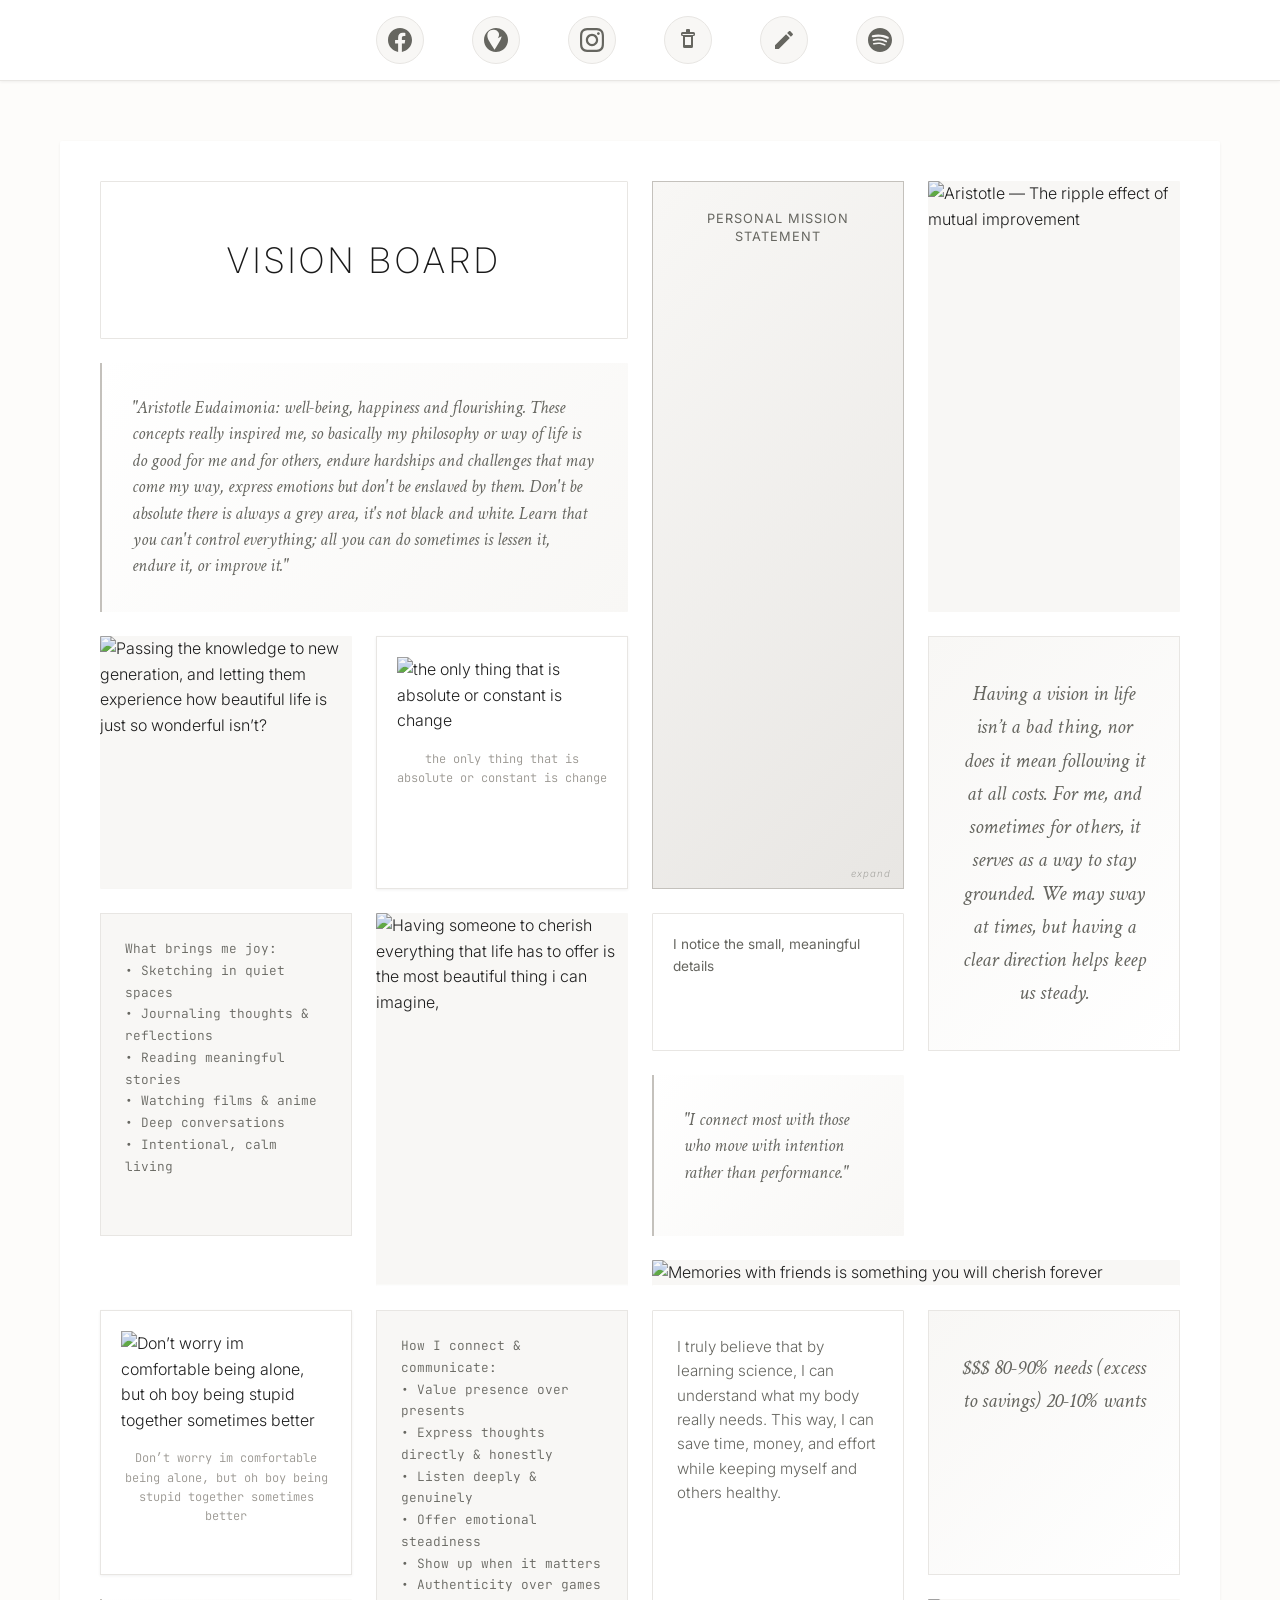
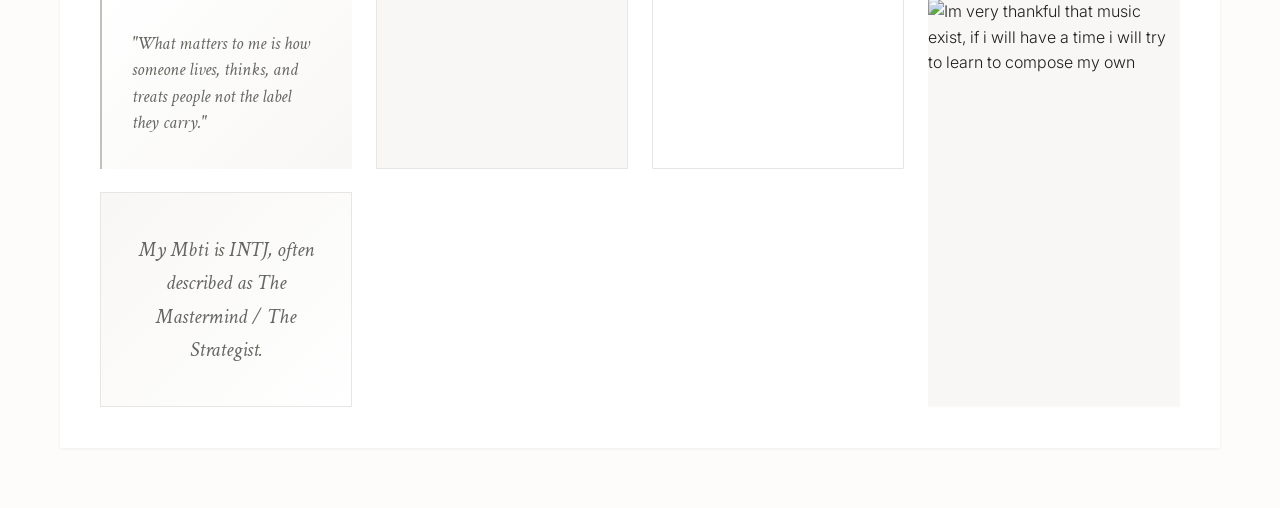
==== index.html @ 9ebab782 "fix" ====
<!DOCTYPE html>
<html lang="en">
<head>
  <meta charset="UTF-8">
  <meta name="viewport" content="width=device-width, initial-scale=1.0">
  <meta name="google-site-verification" content="6gz5ukQjW7Fp2zwe_tjXqPWRsOfIJJb62150JViVAVU" />
  <title>Alvin Loria | Vision Board & Portfolio</title>
  <meta name="description" content="Discover Alvin Loria — developer, creator, and illustrator. Explore his portfolio, vision board, projects, and personal journey.">
  <meta name="keywords" content="Alvin Loria, portfolio, vision board, projects, developer, illustrator, Health, Science, Art, Psychology, Personal Growth">
  <!-- Link to external CSS file -->
  <link rel="stylesheet" href="style.css">
   <!-- Optional: improve appearance on social media -->
  <meta property="og:title" content="Alvin Loria | Vision Board & Portfolio">
  <meta property="og:description" content="Explore Alvin Loria’s portfolio, projects, and personal journey.">
  <meta property="og:type" content="website">
  <meta property="og:url" content="https://aj-z.github.io/VisBoard/">
  <meta property="og:image" content="https://cdn.cara.app/production/posts/ef1a31eb-8dee-4efd-a511-ad8c9bbf82ae/ajloria-gaMv9U2E50wBt8g9wmfqo-MEDIUMneko1AJLORIAc6e38e7c-80de-460c-a55c-f2f0a424b7f6.png">
  <script type="application/ld+json">
  {
    "@context": "https://schema.org",
    "@type": "Person",
    "name": "Alvin Loria",
    "alternateName": "Aj Loria",
    "url": "https://aj-z.github.io/VisBoard/",
    "sameAs": [
      "https://www.linkedin.com/in/alvin-loria",
      "https://github.com/aj-z",
      "https://pinterest.com/ajloriayey/"
    ],
    "jobTitle": "Developer, Creator, Illustrator",
    "description": "Alvin Loria is a developer, creator, and illustrator. He shares his vision board, portfolio, personal projects, and insights on personal growth, art, psychology, health, and life philosophy.",
    "mainEntityOfPage": "https://aj-z.github.io/VisBoard/",
    "knowsAbout": [
      "Art & Illustration",
      "Web Development",
      "Personal Growth",
      "Health & Nutrition",
      "Psychology",
      "Science",
      "Philosophy"
    ],
    "hasOccupation": [
      {
        "@type": "Occupation",
        "name": "Developer",
        "description": "Builds websites, apps, and personal projects."
      },
      {
        "@type": "Occupation",
        "name": "Creator",
        "description": "Shares creative content, vision boards, and designs."
      },
      {
        "@type": "Occupation",
        "name": "Illustrator",
        "description": "Creates character designs, artworks, and visual storytelling."
      }
    ],
    "worksFor": [
      {
        "@type": "Organization",
        "name": "Aj-z Projects",
        "url": "https://aj-z.github.io/VisBoard/"
      }
    ],
    "hasPortfolio": [
      {
        "@type": "CreativeWork",
        "name": "VisBoard",
        "url": "https://aj-z.github.io/VisBoard/",
        "description": "A digital vision board and portfolio sharing personal projects, philosophy, and life goals."
      },
      {
        "@type": "CreativeWork",
        "name": "Animal Persona",
        "url": "https://aj-z.github.io/Animal-Persona/",
        "description": "A creative project exploring human personality traits through animal representations."
      },
      {
        "@type": "CreativeWork",
        "name": "Character Designs",
        "url": "https://ajloriaillust.vercel.app/",
        "description": "A collection of character concept designs and illustrations."
      }
    ],
    "award": [
      "Recognized for creative projects in art and web development"
    ],
    "alumniOf": {
      "@type": "EducationalOrganization",
      "name": "Cavite State University"
    },
    "about": "Alvin is guided by the philosophy of eudaimonia, focusing on personal well-being, learning, helping others, and living intentionally. His vision board includes personal growth, artistic development, intellectual exploration, social connections, health, and financial responsibility."
  }
</script>
</head>
<body>
  <!-- Header with logos -->
  <div class="header">
    <div class="logo-nav">
      <!-- Facebook -->
      <div class="logo-item" onclick="window.open('https://www.facebook.com/Aj.loria.am/')">
        <svg viewBox="0 0 24 24">
          <path d="M24 12.073c0-6.627-5.373-12-12-12s-12 5.373-12 12c0 5.99 4.388 10.954 10.125 11.854v-8.385H7.078v-3.47h3.047V9.43c0-3.007 1.792-4.669 4.533-4.669 1.312 0 2.686.235 2.686.235v2.953H15.83c-1.491 0-1.956.925-1.956 1.874v2.25h3.328l-.532 3.47h-2.796v8.385C19.612 23.027 24 18.062 24 12.073z"/>
        </svg>
      </div>

      <!-- Pinterest -->
      <div class="logo-item" onclick="window.open('https://pinterest.com/ajloriayey/')">
        <svg viewBox="0 0 24 24">
          <path d="M12 0C5.374 0 0 5.374 0 12s5.374 12 12 12 12-5.374 12-12S18.626 0 12 0zm5.568 8.16c-.169 1.858-.896 3.463-1.735 4.949-.851 1.509-1.781 2.864-2.682 4.283-.902 1.42-1.781 2.864-2.682 4.283-.851-1.509-1.781-2.864-2.682-4.283-.901-1.419-1.831-2.774-2.682-4.283-.839-1.486-1.566-3.091-1.735-4.949-.133-1.467.136-2.979 1.009-4.122 1.324-1.734 3.525-2.456 5.697-2.257 1.836.168 3.54 1.131 4.426 2.757.498 0.914.615 1.964.441 2.95-.174.987-.616 1.914-1.135 2.735z"/>
        </svg>
      </div>

      <!-- Instagram -->
      <div class="logo-item" onclick="window.open('https://www.instagram.com/alvin.etc/')">
        <svg viewBox="0 0 24 24">
          <path d="M12 2.163c3.204 0 3.584.012 4.85.07 3.252.148 4.771 1.691 4.919 4.919.058 1.265.069 1.645.069 4.849 0 3.205-.012 3.584-.069 4.849-.149 3.225-1.664 4.771-4.919 4.919-1.266.058-1.644.07-4.85.07-3.204 0-3.584-.012-4.849-.07-3.26-.149-4.771-1.699-4.919-4.92-.058-1.265-.07-1.644-.07-4.849 0-3.204.013-3.583.07-4.849.149-3.227 1.664-4.771 4.919-4.919 1.266-.057 1.645-.069 4.849-.069zm0-2.163c-3.259 0-3.667.014-4.947.072-4.358.2-6.78 2.618-6.98 6.98-.059 1.281-.073 1.689-.073 4.948 0 3.259.014 3.668.072 4.948.2 4.358 2.618 6.78 6.98 6.98 1.281.058 1.689.072 4.948.072 3.259 0 3.668-.014 4.948-.072 4.354-.2 6.782-2.618 6.979-6.98.059-1.28.073-1.689.073-4.948 0-3.259-.014-3.667-.072-4.947-.196-4.354-2.617-6.78-6.979-6.98-1.281-.059-1.69-.073-4.949-.073zm0 5.838c-3.403 0-6.162 2.759-6.162 6.162s2.759 6.163 6.162 6.163 6.162-2.759 6.162-6.163c0-3.403-2.759-6.162-6.162-6.162zm0 10.162c-2.209 0-4-1.79-4-4 0-2.209 1.791-4 4-4s4 1.791 4 4c0 2.21-1.791 4-4 4zm6.406-11.845c-.796 0-1.441.645-1.441 1.44s.645 1.44 1.441 1.44c.795 0 1.439-.645 1.439-1.44s-.644-1.44-1.439-1.44z"/>
        </svg>
      </div>

      <!-- Work/Suitcase with dropdown -->
      <div class="logo-item">
        <svg viewBox="0 0 24 24">
          <path d="M10 2v2H6.5A1.5 1.5 0 0 0 5 5.5v1A1.5 1.5 0 0 0 6.5 8H7v10.5A1.5 1.5 0 0 0 8.5 20h7a1.5 1.5 0 0 0 1.5-1.5V8h.5A1.5 1.5 0 0 0 19 6.5v-1A1.5 1.5 0 0 0 17.5 4H14V2a1 1 0 0 0-1-1h-2a1 1 0 0 0-1 1zm2 0h0v2h0V2zM6.5 6H17.5v.5a.5.5 0 0 1-.5.5H7a.5.5 0 0 1-.5-.5V6zM9 9h6v8H9V9z"/>
        </svg>
        <div class="dropdown">
          <a href="https://www.linkedin.com/in/alvin-loria/" class="dropdown-item">LinkedIn</a>
          <a href="https://github.com/aj-z" class="dropdown-item">Github</a>  
          <a href="http://alvinprofile.vercel.app/" class="dropdown-item">Worksite</a>
          <a href="https://github.com/Aj-z/VisBoard" class="dropdown-item">About This site</a>
          <a href="#" class="dropdown-item"></a>
        </div>
      </div>

      <!-- Art/Pencil with dropdown -->
      <div class="logo-item">
        <svg viewBox="0 0 24 24">
          <path d="M20.71 7.04c.39-.39.39-1.04 0-1.41l-2.34-2.34c-.37-.39-1.02-.39-1.41 0l-1.84 1.83 3.75 3.75M3 17.25V21h3.75L17.81 9.93l-3.75-3.75L3 17.25z"/>
        </svg>
        <div class="dropdown">
          <a href="https://cara.app/ajloria/portfolio" class="dropdown-item">Cara App</a>
          <a href="https://www.facebook.com/AAjloria" class="dropdown-item">Facebook art</a>
          <a href="https://www.instagram.com/ajloria/" class="dropdown-item">Insta art</a>
          <a href="https://aj-z.github.io/Animal-Persona/" class="dropdown-item">Animal Persona</a>
          <a href="https://ajcharacterdesigns.vercel.app/" class="dropdown-item">Character Designs</a>
        </div>
      </div>

      <!-- Spotify -->
      <div class="logo-item" onclick="window.open('https://open.spotify.com/playlist/1O965bMGakJQd8KDiChpDa', '_blank')">
        <svg viewBox="0 0 24 24">
          <path d="M12 0C5.4 0 0 5.4 0 12s5.4 12 12 12 12-5.4 12-12S18.66 0 12 0zm5.521 17.34c-.24.359-.66.48-1.021.24-2.82-1.74-6.36-2.101-10.561-1.141-.418.122-.779-.179-.899-.539-.12-.421.18-.78.54-.9 4.56-1.021 8.52-.6 11.64 1.32.42.18.479.659.301 1.02zm1.44-3.3c-.301.42-.841.6-1.262.3-3.239-1.98-8.159-2.58-11.939-1.38-.479.12-1.02-.12-1.14-.6-.12-.48.12-1.021.6-1.141C9.6 9.9 15 10.561 18.72 12.84c.361.181.54.78.241 1.2zm.12-3.36C15.24 8.4 8.82 8.16 5.16 9.3c-.6.179-1.2-.181-1.38-.721-.18-.601.18-1.2.72-1.381 4.26-1.26 11.28-1.02 15.721 1.621.539.3.719 1.02.42 1.56-.299.421-1.02.599-1.559.3z"/>
        </svg>
      </div>
    </div>
  </div>
   <div class="main-content">
    <div class="vision-board" id="visionBoard">
      <!-- Content will be generated by JavaScript -->
    </div>
  </div>
   
  <!-- Modal -->
  <div class="modal" id="modal">
    <div class="close-hint">× Close</div>
    <div class="modal-content">
      <img id="modalImg" src="" alt="">
      <div class="caption" id="modalCaption"></div>
    </div>
  </div>

  <script>
    var visionBoardData = [
      {
        type: 'title',
        content: 'Vision Board',
        class: 'text-item title wide'
      },
      {
        type: 'mission',
        content: 'Personal Mission Statement',
        tldr: 'Live a good life—be good to myself, others, and the world.',
        fullText: "What I mean by that is to be good to myself, to others, and to the world. I am inspired by the word eudaimonia, which is a combination of well-being, happiness, and flourishing. I want to be remembered as someone who strived to be good and to do the greater good, even though in reality we know how hard and complex that can be, and how often goodness is taken advantage of. Helping myself so that I can help others is also one of my missions. That’s why I believe it is necessary to strive for balance across all eight dimensions of well-being: emotional, physical, occupational, social, intellectual, environmental, financial, and spiritual. For my emotional well-being, I remind myself to accept that life is hard, and unexpected variables will always appear at unexpected times. This means both sad days and happy days will inevitably come. It helps to remember what I can control and what I cannot, and to resist the constant pull toward perfection. The physical dimension is one of the trickiest to maintain. As someone with knowledge in nutrition and exercise, I know many factors affect it. The best things I can do are to exercise when I have the time and to eat nutritious, unprocessed foods as much as I can manage. For occupational well-being, my dream job is simply one where I can help others while earning enough to cover my basic needs, save a little, and enjoy some of the experiences life has to offer. Social well-being is probably one of the hardest areas for me. Still, I strive to compromise and find common ground. If I can help someone, stay with them, and be present for them without sacrificing too much of myself, I will. I deeply value quality time with everyone I encounter. Time is precious, it shapes who we are, and once spent, it cannot be taken back. For spiritual well-being, I consider myself an agnostic-theist. I want to believe in a higher being watching over us, though I am not certain one exists. But spiritual well-being does not necessarily mean religion, it is about meaning and a way of life. As long as I hold onto the ideal of eudaimonia, I feel at peace with it. In terms of intellectual well-being, I do not see myself as a genius or particularly smart. I am simply curious about how to become a better version of myself and how to do better for others. I am persistent in learning what I need to know to live well and, importantly, I want to do what I can to avoid dementia or Alzheimer’s, since I truly value memories and life. Environmental well-being is also a challenge, but I try to do my part by reusing what I can, avoiding unnecessary purchases, not littering, and participating in eco-friendly practices as much as I can manage. Finally, financial well-being connects to all the other dimensions. By buying fewer wants, I can save money. By caring for my health, I avoid costly medical bills. By building different skills and knowledge, I can help more people and create more opportunities for income. By taking care of the environment through recycling, cleaning, and repairing things, I can reduce risks that lead to illness and expenses. And by enduring greed, selfishness, and unnecessary desires, I can maintain financial stability. In the end, it is all a ripple effect, one dimension cannot exist without the others.",
        class: 'mission-statement large'
      },
      {
        type: 'image',
        src: 'https://cdn.britannica.com/84/87984-050-7C5547FE/Detail-Roman-copy-portrait-bust-Aristotle-Greek.jpg',
        caption: 'Aristotle — The ripple effect of mutual improvement',
        class: 'image-item medium'
      },
      {
        type: 'quote',
        content: '"Aristotle Eudaimonia: well-being, happiness and flourishing. These concepts really inspired me, so basically my philosophy or way of life is do good for me and for others, endure hardships and challenges that may come my way, express emotions but don\'t be enslaved by them. Don\'t be absolute there is always a grey area, it\'s not black and white. Learn that you can\'t control everything; all you can do sometimes is lessen it, endure it, or improve it."',
        class: 'text-item quote wide'
      },
      {
        type: 'image',
        src: 'https://i.pinimg.com/736x/f8/d1/53/f8d153b4f4401672e49f2759325bad07.jpg',
        caption: 'Passing the knowledge to new generation, and letting them experience how beautiful life is just so wonderful isn’t?',
        class: 'image-item'
      },
      {
        type: 'polaroid',
        src: 'https://i.pinimg.com/736x/c5/6d/1c/c56d1c519573f9b8076b9bd0c4270b98.jpg',
        caption: 'the only thing that is absolute or constant is change',
        class: 'polaroid small'
      },
      {
        type: 'aesthetic',
        content: 'Having a vision in life isn’t a bad thing, nor does it mean following it at all costs. For me, and sometimes for others, it serves as a way to stay grounded. We may sway at times, but having a clear direction helps keep us steady.',
        class: 'aesthetic-text medium'
      },
      {
        type: 'paper',
        content: 'What brings me joy:\n• Sketching in quiet spaces\n• Journaling thoughts & reflections\n• Reading meaningful stories\n• Watching films & anime\n• Deep conversations\n• Intentional, calm living',
        class: 'paper-item medium'
      },
      {
        type: 'image',
        src: 'https://i.pinimg.com/736x/94/2f/f2/942ff2dc0a0fd585a4c2639f0d64afcd.jpg',
        caption: 'Having someone to cherish everything that life has to offer is the most beautiful thing i can imagine,',
        class: 'image-item large'
      },
      {
        type: 'text',
        content: 'I notice the small, meaningful details',
        class: 'text-item small'
      },
      {
        type: 'quote',
        content: '"I connect most with those who move with intention rather than performance."',
        class: 'text-item quote'
      },
      {
        type: 'image',
        src: 'https://i.pinimg.com/1200x/3e/a0/4f/3ea04f2032e3910617f05b9a28e0fddf.jpg',
        caption: 'Memories with friends is something you will  cherish forever',
        class: 'image-item wide'
      },
      {
        type: 'polaroid',
        src: 'https://i.pinimg.com/736x/b6/7a/e0/b67ae0e05cb044ae94897bb2188892d5.jpg',
        caption: 'Don’t worry im comfortable being  alone, but oh boy being stupid together sometimes better',
        class: 'polaroid small'
      },
      {
        type: 'paper',
        content: 'How I connect & communicate:\n• Value presence over presents\n• Express thoughts directly & honestly\n• Listen deeply & genuinely\n• Offer emotional steadiness\n• Show up when it matters\n• Authenticity over games',
        class: 'paper-item medium'
      },
      {
        type: 'text',
        content: 'I truly believe that by learning science, I can understand what my body really needs. This way, I can save time, money, and effort while keeping myself and others healthy.',
        class: 'text-item medium'
      },
      {
        type: 'aesthetic',
        content: '$$$ 80-90% needs (excess to savings) 20-10% wants',
        class: 'aesthetic-text'
      },
      {
        type: 'quote',
        content: '"What matters to me is how someone lives, thinks, and treats people not the label they carry."',
        class: 'text-item quote'
      },
      {
        type: 'image',
        src: 'https://i.pinimg.com/736x/63/c5/e0/63c5e0680cf9c893349b78bd7a131495.jpg',
        caption: 'Im very thankful that music exist, if i will have a time i will try to learn to compose my own',
        class: 'image-item medium'
      },
      {
        type: 'aesthetic',
        content: 'My Mbti is INTJ, often described as The Mastermind / The Strategist.',
        class: 'aesthetic-text'
      },
      
      
      
    ];

    function createBoardItem(data, index) {
      var item = document.createElement('div');
      item.className = 'board-item ' + data.class;
      item.style.setProperty('--i', index);

      switch(data.type) {
        case 'image':
          item.innerHTML = '<img src="' + data.src + '" alt="' + data.caption + '" loading="lazy"><div class="caption-overlay">' + data.caption + '</div>';
          item.addEventListener('click', function() {
            openModal(data.src, data.caption);
          });
          break;

        case 'polaroid':
          item.innerHTML = '<img src="' + data.src + '" alt="' + data.caption + '" loading="lazy"><div class="caption">' + data.caption + '</div>';
          item.addEventListener('click', function() {
            openModal(data.src, data.caption);
          });
          break;

        case 'title':
        case 'text':
        case 'quote':
        case 'aesthetic':
          item.innerHTML = '<div>' + data.content + '</div>';
          break;

        case 'paper':
          item.innerHTML = '<div>' + data.content.replace(/\n/g, '<br>') + '</div>';
          break;

        case 'mission':
          item.innerHTML = '<div>' + data.content + '</div>';
          item.addEventListener('click', function() {
            if (item.classList.contains('expanded')) {
              item.classList.remove('expanded');
              item.innerHTML = '<div>' + data.content + '</div>';
            } else {
              item.classList.add('expanded');
              item.innerHTML = '<div><strong style="color: var(--text-primary); margin-bottom: 16px; display: block;">' + data.tldr + '</strong>' + data.fullText + '</div>';
            }
          });
          break;
      }

      return item;
    }

    function renderBoard() {
      var board = document.getElementById('visionBoard');
      board.innerHTML = '';
      
      for (var i = 0; i < visionBoardData.length; i++) {
        var item = createBoardItem(visionBoardData[i], i);
        board.appendChild(item);
      }
    }

    function openModal(imageSrc, caption) {
      var modal = document.getElementById('modal');
      var modalImg = document.getElementById('modalImg');
      var modalCaption = document.getElementById('modalCaption');
      
      modal.style.display = 'flex';
      requestAnimationFrame(function() {
        modal.classList.add('show');
      });
      
      modalImg.src = imageSrc;
      modalImg.alt = caption;
      modalCaption.textContent = caption;
      
      document.body.style.overflow = 'hidden';
    }

    function closeModal() {
      var modal = document.getElementById('modal');
      modal.classList.remove('show');
      setTimeout(function() {
        modal.style.display = 'none';
        document.body.style.overflow = 'auto';
      }, 300);
    }

    // Event listeners
    document.getElementById('modal').addEventListener('click', function(e) {
      if (e.target.id === 'modal' || e.target.className === 'close-hint') {
        closeModal();
      }
    });

    document.addEventListener('keydown', function(e) {
      if (e.key === 'Escape') {
        closeModal();
      }
    });

    // Initialize board
    renderBoard();

    document.addEventListener('DOMContentLoaded', () => {
  const logoItems = document.querySelectorAll('.logo-item');

  logoItems.forEach(item => {
    const dropdown = item.querySelector('.dropdown');
    if (!dropdown) return;

    item.addEventListener('click', (e) => {
      e.stopPropagation(); // don’t close immediately

      // Close any other open dropdowns
      document.querySelectorAll('.dropdown.show').forEach(open => {
        if (open !== dropdown) open.classList.remove('show');
      });

      // Toggle this dropdown
      dropdown.classList.toggle('show');
    });
  });

  // Close dropdowns when tapping outside
  document.addEventListener('click', () => {
    document.querySelectorAll('.dropdown.show').forEach(open => open.classList.remove('show'));
    });
  });
  </script>
</body>
</html>
---- style.css ----
@import url('https://fonts.googleapis.com/css2?family=Inter:wght@200;300;400;500;600&family=Crimson+Text:ital,wght@0,400;0,600;1,400&family=JetBrains+Mono:wght@300;400;500&display=swap');

  :root {
    --cream: #fdfcfa;
    --warm-white: #ffffff;
    --soft-gray: #f8f7f5;
    --light-gray: #e8e6e3;
    --medium-gray: #c4c1bc;
    --text-primary: #1a1a1a;
    --text-secondary: #666660;
    --text-tertiary: #999690;
    --accent: #2c2a26;
    --shadow-light: 0 1px 3px rgba(0, 0, 0, 0.06);
    --shadow-medium: 0 4px 16px rgba(0, 0, 0, 0.08);
    --shadow-heavy: 0 8px 32px rgba(0, 0, 0, 0.12);
    --transition: all 0.24s cubic-bezier(0.4, 0, 0.2, 1);
  }

  * {
    margin: 0;
    padding: 0;
    box-sizing: border-box;
  }

  body {
    font-family: 'Inter', sans-serif;
    background: var(--cream);
    color: var(--text-primary);
    min-height: 100vh;
    padding: 0;
    line-height: 1.6;
    font-weight: 300;
  }

  /* Header with logos */
  .header {
    background: var(--warm-white);
    border-bottom: 1px solid var(--light-gray);
    padding: 16px clamp(20px, 5vw, 60px);
    position: sticky;
    top: 0;
    z-index: 100;
    box-shadow: var(--shadow-light);
  }

  .logo-nav {
    max-width: 1600px;
    margin: 0 auto;
    display: flex;
    justify-content: center;
    align-items: center;
    gap: clamp(24px, 4vw, 48px);
  }

  .logo-item {
    position: relative;
    cursor: pointer;
    padding: 8px;
    border-radius: 50%;
    transition: var(--transition);
    display: flex;
    align-items: center;
    justify-content: center;
    width: 48px;
    height: 48px;
    background: var(--soft-gray);
    border: 1px solid var(--light-gray);
  }

  .logo-item:hover {
    background: var(--light-gray);
    transform: translateY(-2px);
    box-shadow: var(--shadow-medium);
  }

  .logo-item svg {
    width: 24px;
    height: 24px;
    fill: var(--text-secondary);
    transition: var(--transition);
  }

  .logo-item:hover svg {
    fill: var(--text-primary);
  }

  /* Dropdown menu */
  .dropdown {
    display: none; /* hidden by default — JS will toggle this */
    position: absolute;
    top: 100%;
    left: 50%;
    transform: translateX(-50%) translateY(4px);
    background: var(--warm-white);
    border: 1px solid var(--light-gray);
    border-radius: 2px;
    box-shadow: var(--shadow-medium);
    min-width: 180px;
    opacity: 0;
    visibility: hidden;
    transition: opacity 0.25s ease, transform 0.25s ease;
    margin-top: 8px;
    z-index: 999;
    animation: fadeDropdown 0.25s ease forwards;
  }

  .dropdown::before {
    content: '';
    position: absolute;
    top: -6px;
    left: 50%;
    transform: translateX(-50%);
    width: 12px;
    height: 12px;
    background: var(--warm-white);
    border: 1px solid var(--light-gray);
    border-bottom: none;
    border-right: none;
    transform: translateX(-50%) rotate(45deg);
  }

  .logo-item:hover .dropdown,
  .logo-item:focus-within .dropdown {
    display: block;
    opacity: 1;
    visibility: visible;
    transform: translateX(-50%) translateY(8px);
  }

  .dropdown.show {
  display: block;
  opacity: 1;
  visibility: visible;
  transform: translateX(-50%) translateY(8px);
  animation: fadeDropdown 0.25s ease forwards;
}

  .dropdown-item {
    padding: 12px 16px;
    font-size: 0.85rem;
    color: var(--text-secondary);
    text-decoration: none;
    display: block;
    transition: var(--transition);
    font-weight: 400;
    border-bottom: 1px solid var(--soft-gray);
  }

  .dropdown-item:last-child {
    border-bottom: none;
  }

  .dropdown-item:hover {
    background: var(--soft-gray);
    color: var(--text-primary);
  }

  /* Main content wrapper */
  .main-content {
    padding: clamp(20px, 5vw, 60px);
  }

  .vision-board {
    max-width: 1600px;
    margin: 0 auto;
    display: grid;
    grid-template-columns: repeat(auto-fit, minmax(240px, 1fr));
    gap: clamp(12px, 2vw, 24px);
    grid-auto-rows: max-content;
    padding: clamp(20px, 4vw, 40px);
    background: var(--warm-white);
    border-radius: 2px;
    box-shadow: var(--shadow-light);
  }

  .board-item {
    position: relative;
    transition: var(--transition);
    cursor: pointer;
    background: var(--warm-white);
    will-change: transform;
  }

  .board-item:hover {
    transform: translateY(-1px);
    box-shadow: var(--shadow-medium);
    z-index: 10;
  }

  .board-item:active {
    transform: translateY(0);
    transition-duration: 0.1s;
  }

  /* Image items */
  .image-item {
    border-radius: 1px;
    overflow: hidden;
    background: var(--soft-gray);
  }

  .image-item img {
    width: 100%;
    height: auto;
    display: block;
    transition: var(--transition);
    filter: grayscale(0.1) contrast(0.95);
  }

  .image-item:hover img {
    transform: scale(1.01);
    filter: grayscale(0) contrast(1);
  }

  /* Spotify Player Item */
  .spotify-item {
    border-radius: 12px;
    overflow: hidden;
    background: #1db954;
    position: relative;
    cursor: default;
    height: 380px;
    padding: 0;
  }

  .spotify-item:hover {
    transform: translateY(-2px);
    box-shadow: var(--shadow-heavy);
  }

  .spotify-item iframe {
    width: 100%;
    height: 100%;
    border: none;
    border-radius: 12px;
  }

  .spotify-overlay-text {
    position: absolute;
    top: 16px;
    left: 16px;
    right: 16px;
    color: white;
    font-size: 0.8rem;
    font-weight: 500;
    text-shadow: 0 1px 3px rgba(0,0,0,0.3);
    z-index: 2;
    pointer-events: none;
    opacity: 0.9;
  }

  /* Text items */
  .text-item {
    padding: clamp(20px, 4vw, 32px);
    background: var(--warm-white);
    border: 1px solid var(--light-gray);
    border-radius: 1px;
  }

  .text-item.quote {
    font-family: 'Crimson Text', serif;
    font-style: italic;
    font-size: clamp(1rem, 2.5vw, 1.1rem);
    line-height: 1.5;
    color: var(--text-secondary);
    background: linear-gradient(135deg, var(--warm-white), var(--soft-gray));
    border: none;
    position: relative;
  }

  .text-item.quote::before {
    content: '';
    position: absolute;
    top: 0;
    left: 0;
    width: 2px;
    height: 100%;
    background: var(--medium-gray);
  }

  .text-item.title {
    font-family: 'Inter', sans-serif;
    font-weight: 200;
    font-size: clamp(1.5rem, 4vw, 2.2rem);
    text-transform: uppercase;
    letter-spacing: clamp(2px, 0.5vw, 4px);
    color: var(--text-primary);
    text-align: center;
    padding: clamp(30px, 6vw, 50px) clamp(20px, 4vw, 32px);
    background: var(--warm-white);
    border: 1px solid var(--light-gray);
  }

  .text-item.small {
    font-size: 0.85rem;
    padding: 20px;
    color: var(--text-secondary);
    font-weight: 400;
  }

  .text-item.large {
    font-size: 1.1rem;
    font-weight: 400;
    padding: 28px;
    color: var(--text-primary);
  }

  .text-item.medium {
    font-size: 0.95rem;
    padding: 24px;
    color: var(--text-secondary);
  }

  /* Paper/document items */
  .paper-item {
    background: var(--soft-gray);
    padding: 24px;
    border: 1px solid var(--light-gray);
    font-family: 'JetBrains Mono', monospace;
    font-size: 0.8rem;
    line-height: 1.7;
    color: var(--text-secondary);
    font-weight: 300;
  }

  /* Mission Statement */
  .mission-statement {
    background: linear-gradient(135deg, var(--soft-gray), var(--light-gray));
    border: 1px solid var(--medium-gray);
    padding: 28px;
    font-family: 'Inter', sans-serif;
    font-size: 0.8rem;
    line-height: 1.4;
    color: var(--text-secondary);
    text-transform: uppercase;
    letter-spacing: 1px;
    font-weight: 400;
    text-align: center;
    cursor: pointer;
    transition: var(--transition);
    position: relative;
  }

  .mission-statement:hover {
    background: linear-gradient(135deg, var(--light-gray), var(--medium-gray));
    transform: translateY(-2px);
    box-shadow: var(--shadow-medium);
  }

  .mission-statement.expanded {
    text-transform: none;
    letter-spacing: 0.3px;
    font-weight: 300;
    text-align: left;
    font-size: 0.75rem;
    line-height: 1.8;
    padding: 32px;
    max-height: 70vh;
    overflow-y: auto;
    background: var(--warm-white);
    border: 1px solid var(--light-gray);
  }

  .mission-statement::after {
    content: 'expand';
    position: absolute;
    bottom: 8px;
    right: 12px;
    font-size: 0.6rem;
    opacity: 0.5;
    font-style: italic;
    text-transform: lowercase;
    font-weight: 300;
    transition: var(--transition);
  }

  .mission-statement:hover::after {
    opacity: 0.8;
  }

  .mission-statement.expanded::after {
    content: 'collapse';
  }

  /* Caption overlays */
  .caption-overlay {
    position: absolute;
    bottom: 0;
    left: 0;
    right: 0;
    background: rgba(255, 255, 255, 0.96);
    backdrop-filter: blur(8px);
    padding: 12px 16px;
    font-size: 0.7rem;
    color: var(--text-secondary);
    font-weight: 400;
    text-transform: uppercase;
    letter-spacing: 0.5px;
    border-top: 1px solid rgba(0,0,0,0.08);
    transform: translateY(100%);
    transition: var(--transition);
  }

  .image-item:hover .caption-overlay {
    transform: translateY(0);
  }

  /* Size variations */
  .small { grid-row: span 1; }
  .medium { grid-row: span 2; }
  .large { grid-row: span 3; }
  .wide { grid-column: span 2; }

  /* Aesthetic text */
  .aesthetic-text {
    font-family: 'Crimson Text', serif;
    font-style: italic;
    text-align: center;
    padding: clamp(30px, 6vw, 40px) clamp(20px, 4vw, 32px);
    background: linear-gradient(135deg, var(--soft-gray), var(--warm-white));
    color: var(--text-secondary);
    font-size: clamp(1.1rem, 2.5vw, 1.3rem);
    border: 1px solid var(--light-gray);
  }

  /* Polaroid */
  .polaroid {
    padding: 20px 20px 48px 20px;
    background: var(--warm-white);
    box-shadow: var(--shadow-light);
    transform: rotate(-0.5deg);
    border: 1px solid var(--light-gray);
  }

  .polaroid:nth-child(even) {
    transform: rotate(0.5deg);
  }

  .polaroid:hover {
    transform: rotate(0deg) translateY(-2px);
    box-shadow: var(--shadow-medium);
  }

  .polaroid img {
    width: 100%;
    height: auto;
    filter: grayscale(0.1) contrast(0.95);
  }

  .polaroid .caption {
    margin-top: 16px;
    text-align: center;
    font-family: 'JetBrains Mono', monospace;
    font-size: 0.75rem;
    color: var(--text-tertiary);
    font-weight: 300;
  }

  /* Modal */
  .modal {
    display: none;
    position: fixed;
    top: 0;
    left: 0;
    width: 100%;
    height: 100%;
    background: rgba(26, 26, 26, 0.95);
    backdrop-filter: blur(8px);
    justify-content: center;
    align-items: center;
    z-index: 1000;
    opacity: 0;
    transition: opacity 0.3s cubic-bezier(0.4, 0, 0.2, 1);
  }

  .modal.show {
    display: flex;
    opacity: 1;
  }

  .modal-content {
    max-width: 90%;
    max-height: 90%;
    background: var(--warm-white);
    padding: 24px;
    border-radius: 2px;
    box-shadow: var(--shadow-heavy);
  }

  .modal img {
    max-width: 100%;
    max-height: 80vh;
    border-radius: 1px;
  }

  .modal .caption {
    margin-top: 20px;
    text-align: center;
    font-size: 0.9rem;
    color: var(--text-secondary);
    font-weight: 400;
  }

  .close-hint {
    position: absolute;
    top: 24px;
    right: 24px;
    color: rgba(255, 255, 255, 0.8);
    background: rgba(0, 0, 0, 0.4);
    backdrop-filter: blur(8px);
    padding: 8px 16px;
    border-radius: 20px;
    font-size: 0.8rem;
    font-weight: 300;
    transition: var(--transition);
  }

  .close-hint:hover {
    background: rgba(0, 0, 0, 0.6);
    color: white;
  }

  /* Scrollbar styling */
  .mission-statement.expanded::-webkit-scrollbar {
    width: 4px;
  }

  .mission-statement.expanded::-webkit-scrollbar-track {
    background: var(--soft-gray);
  }

  .mission-statement.expanded::-webkit-scrollbar-thumb {
    background: var(--medium-gray);
    border-radius: 2px;
  }

  /* Responsive */
  @media (max-width: 768px) {
    .logo-nav {
      gap: clamp(16px, 3vw, 32px);
    }

    .logo-item {
      width: 40px;
      height: 40px;
    }

    .logo-item svg {
      width: 20px;
      height: 20px;
    }

    .vision-board {
      grid-template-columns: repeat(auto-fit, minmax(180px, 1fr));
      gap: clamp(8px, 2vw, 16px);
      padding: clamp(16px, 4vw, 24px);
    }
    
    .main-content {
      padding: clamp(12px, 3vw, 24px);
    }

    .caption-overlay {
      transform: translateY(0);
    }

    .spotify-item {
      height: 320px;
    }
  }

  @media (max-width: 480px) {
    .vision-board {
      grid-template-columns: 1fr 1fr;
    }
    
    .wide {
      grid-column: span 1;
    }

    .text-item.title {
      font-size: 1.2rem;
      letter-spacing: 1px;
    }

    .spotify-item {
      height: 280px;
    }
  }

  /* Subtle animations */
  @keyframes fadeInUp {
    from {
      opacity: 0;
      transform: translateY(20px);
    }
    to {
      opacity: 1;
      transform: translateY(0);
    }
  }

  .board-item {
    animation: fadeInUp 0.6s cubic-bezier(0.4, 0, 0.2, 1) both;
  }

  .board-item:nth-child(n) { animation-delay: calc(var(--i, 0) * 0.05s); }
.dropdown {
  display: none; /* hidden by default — JS will toggle this */
  position: absolute;
  top: 100%;
  left: 50%;
  transform: translateX(-50%) translateY(4px);
  background: var(--warm-white);
  border: 1px solid var(--light-gray);
  border-radius: 2px;
  box-shadow: var(--shadow-medium);
  min-width: 180px;
  opacity: 0;
  visibility: hidden;
  transition: opacity 0.25s ease, transform 0.25s ease;
  margin-top: 8px;
  z-index: 999;
  animation: fadeDropdown 0.25s ease forwards;
}

/* For hover (desktop) */
.logo-item:hover .dropdown,
.logo-item:focus-within .dropdown {
  display: block;
  opacity: 1;
  visibility: visible;
  transform: translateX(-50%) translateY(8px);
}

/* For tap (mobile, toggled by JS) */
.dropdown.show {
  display: block;
  opacity: 1;
  visibility: visible;
  transform: translateX(-50%) translateY(8px);
  animation: fadeDropdown 0.25s ease forwards;
}

/* Little arrow above dropdown */
.dropdown::before {
  content: '';
  position: absolute;
  top: -6px;
  left: 50%;
  transform: translateX(-50%) rotate(45deg);
  width: 12px;
  height: 12px;
  background: var(--warm-white);
  border: 1px solid var(--light-gray);
  border-bottom: none;
  border-right: none;
}

/* Dropdown items */
.dropdown-item {
  padding: 12px 16px;
  font-size: 0.85rem;
  color: var(--text-secondary);
  text-decoration: none;
  display: block;
  transition: var(--transition);
  font-weight: 400;
  border-bottom: 1px solid var(--soft-gray);
}

.dropdown-item:last-child {
  border-bottom: none;
}

.dropdown-item:hover {
  background: var(--soft-gray);
  color: var(--text-primary);
}

/* Smooth fade animation */
@keyframes fadeDropdown {
  from {
    opacity: 0;
    transform: translateX(-50%) translateY(0);
  }
  to {
    opacity: 1;
    transform: translateX(-50%) translateY(8px);
  }
}
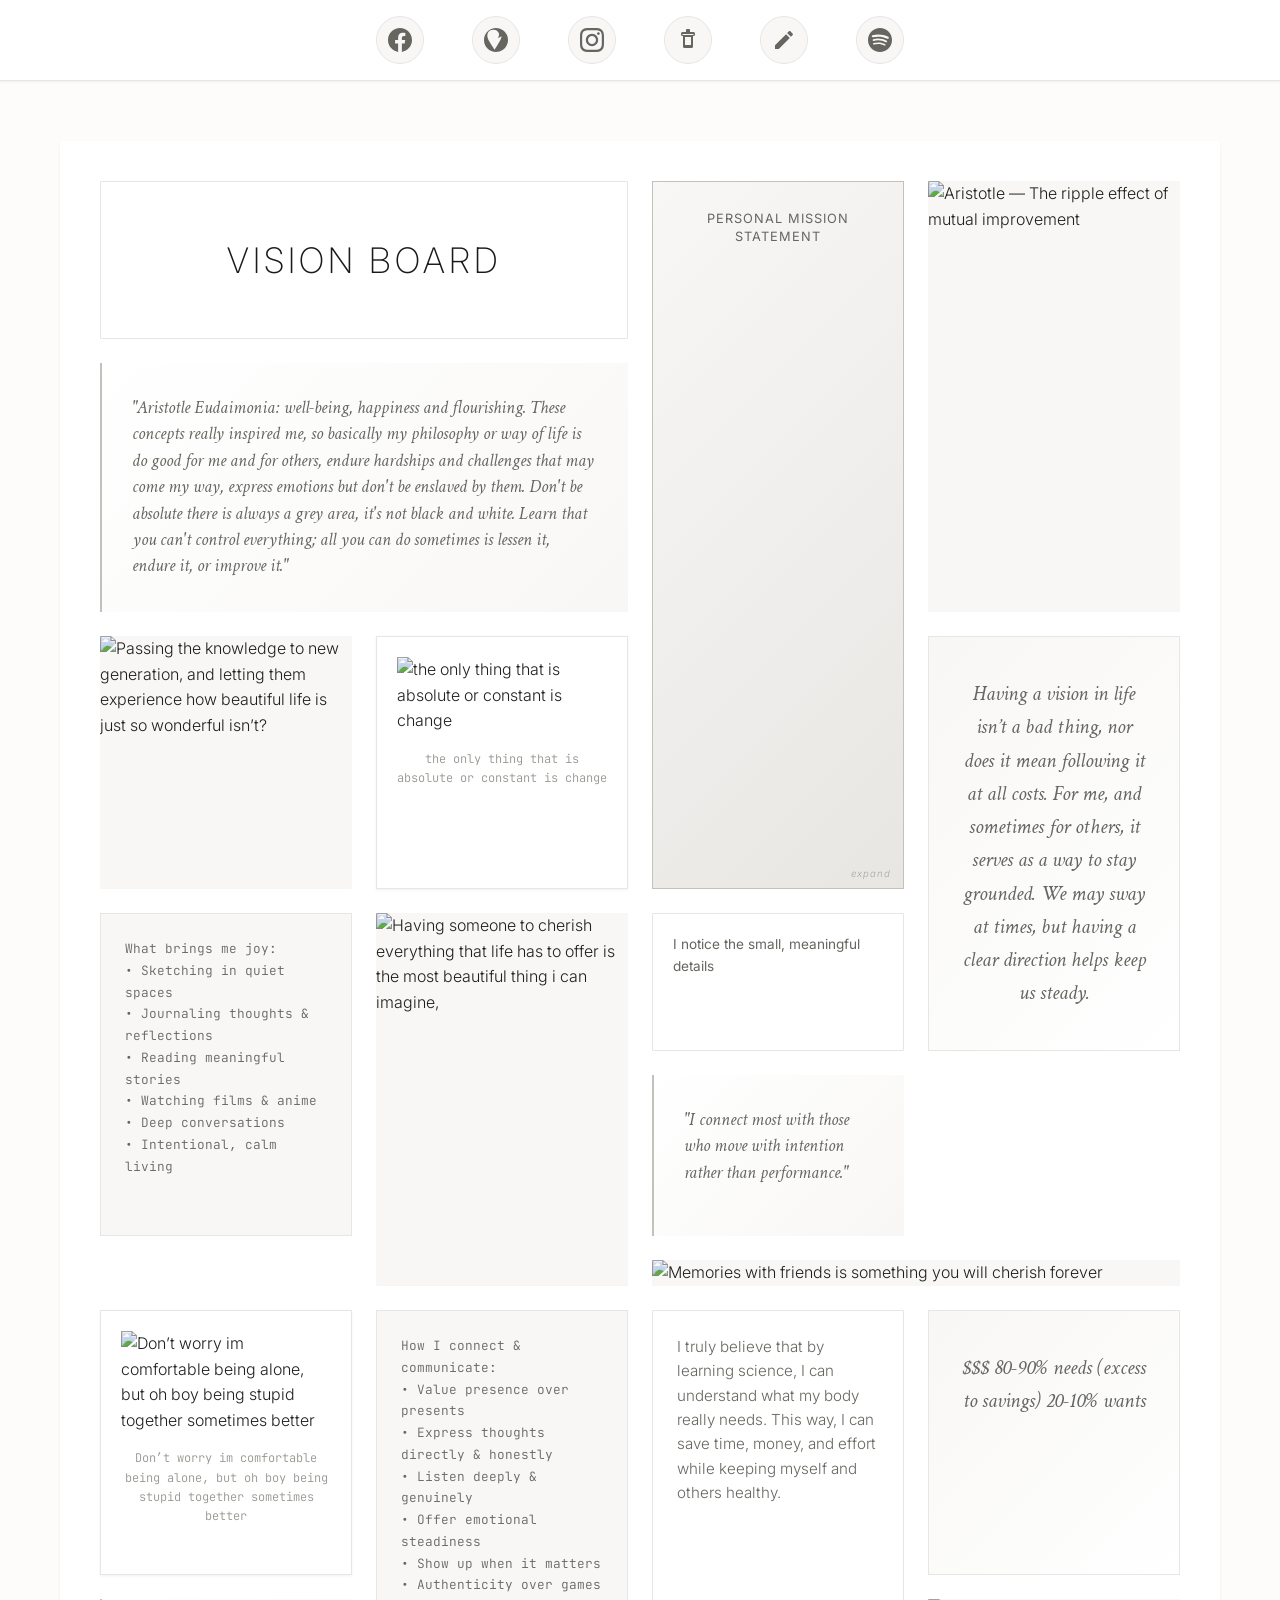
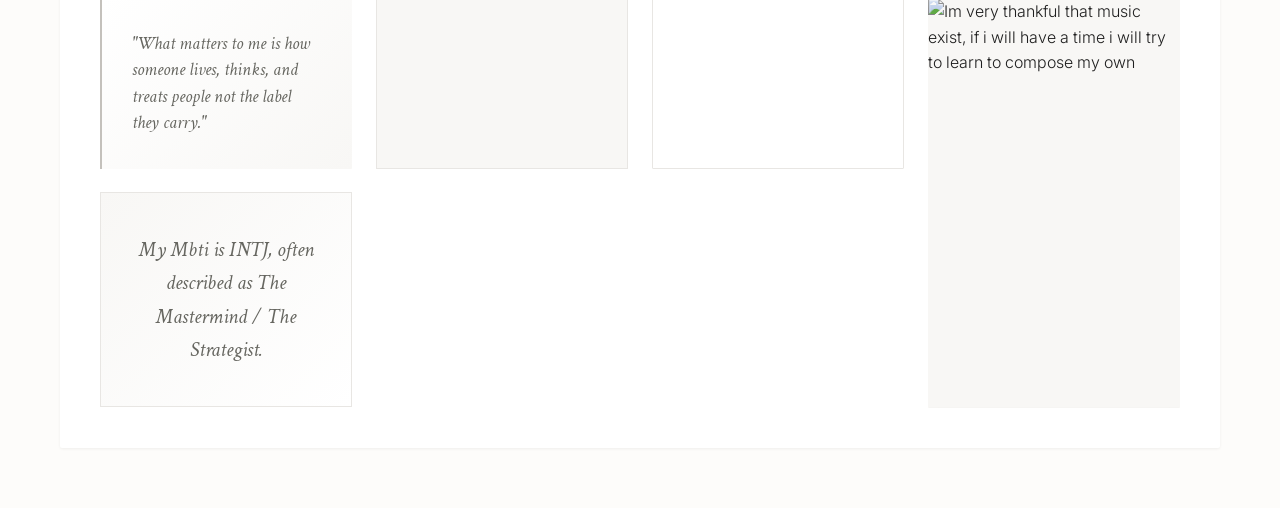
==== commit d2dfcf57: "added rehab" ====
--- a/index.html
+++ b/index.html
@@ -66,22 +66,28 @@
     ],
     "hasPortfolio": [
       {
-        "@type": "CreativeWork",
+        "@type": "ProgrammingWork",
         "name": "VisBoard",
         "url": "https://aj-z.github.io/VisBoard/",
         "description": "A digital vision board and portfolio sharing personal projects, philosophy, and life goals."
       },
       {
-        "@type": "CreativeWork",
+        "@type": "ProgrammingWork",
         "name": "Animal Persona",
         "url": "https://aj-z.github.io/Animal-Persona/",
         "description": "A creative project exploring human personality traits through animal representations."
       },
       {
-        "@type": "CreativeWork",
+        "@type": "ProgrammingWork",
         "name": "Character Designs",
         "url": "https://ajloriaillust.vercel.app/",
         "description": "A collection of character concept designs and illustrations."
+      },
+      {
+        "@type": "ProgrammingWork",
+        "name": "Medical Rehabilitation Dashboard",
+        "url": "http://aj-rehab-ph.onrender.com/",
+        "description": "A dashboard for medical rehabilitation management and tracking."
       }
     ],
     "award": [
@@ -129,6 +135,7 @@
           <a href="https://www.linkedin.com/in/alvin-loria/" class="dropdown-item">LinkedIn</a>
           <a href="https://github.com/aj-z" class="dropdown-item">Github</a>  
           <a href="http://alvinprofile.vercel.app/" class="dropdown-item">Worksite</a>
+          <a href="http://aj-rehab-ph.onrender.com/" class="dropdown-item">Medical Rehabilitation Dashboard</a>  
           <a href="https://github.com/Aj-z/VisBoard" class="dropdown-item">About This site</a>
           <a href="#" class="dropdown-item"></a>
         </div>
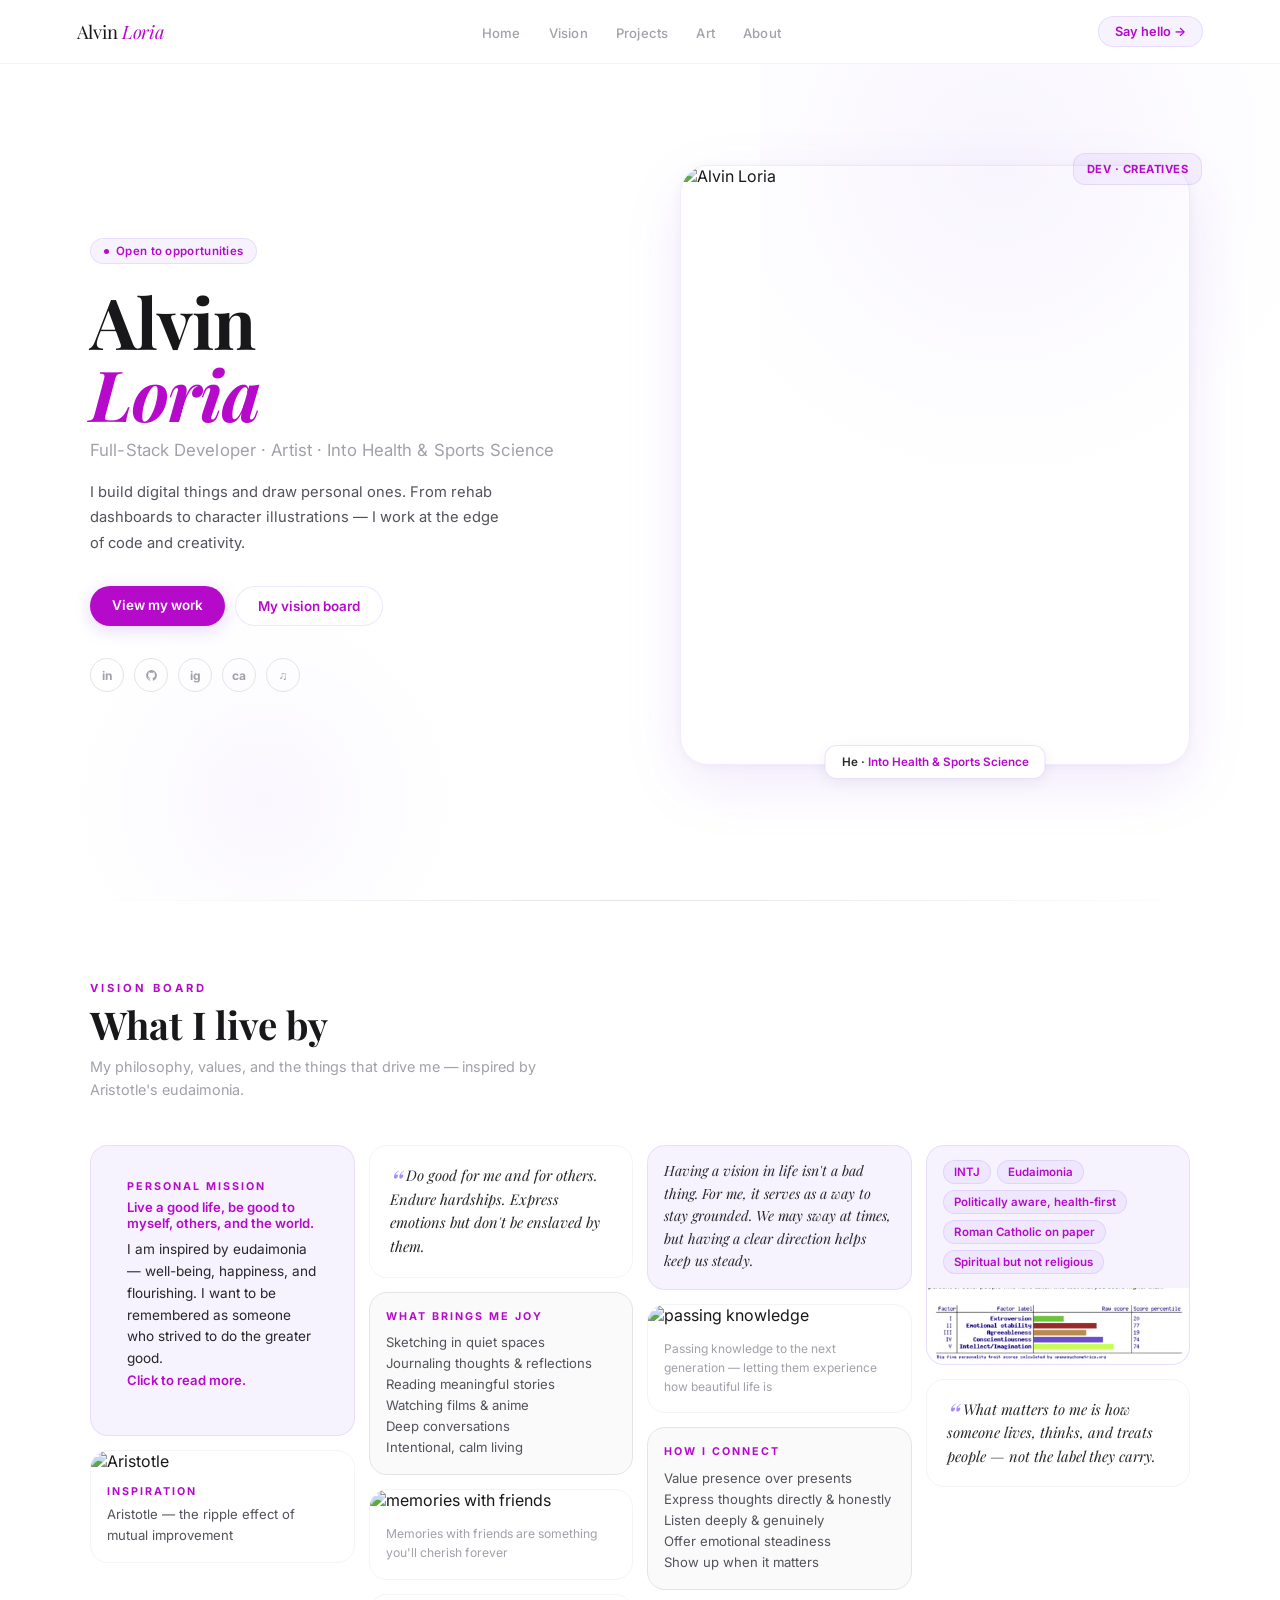
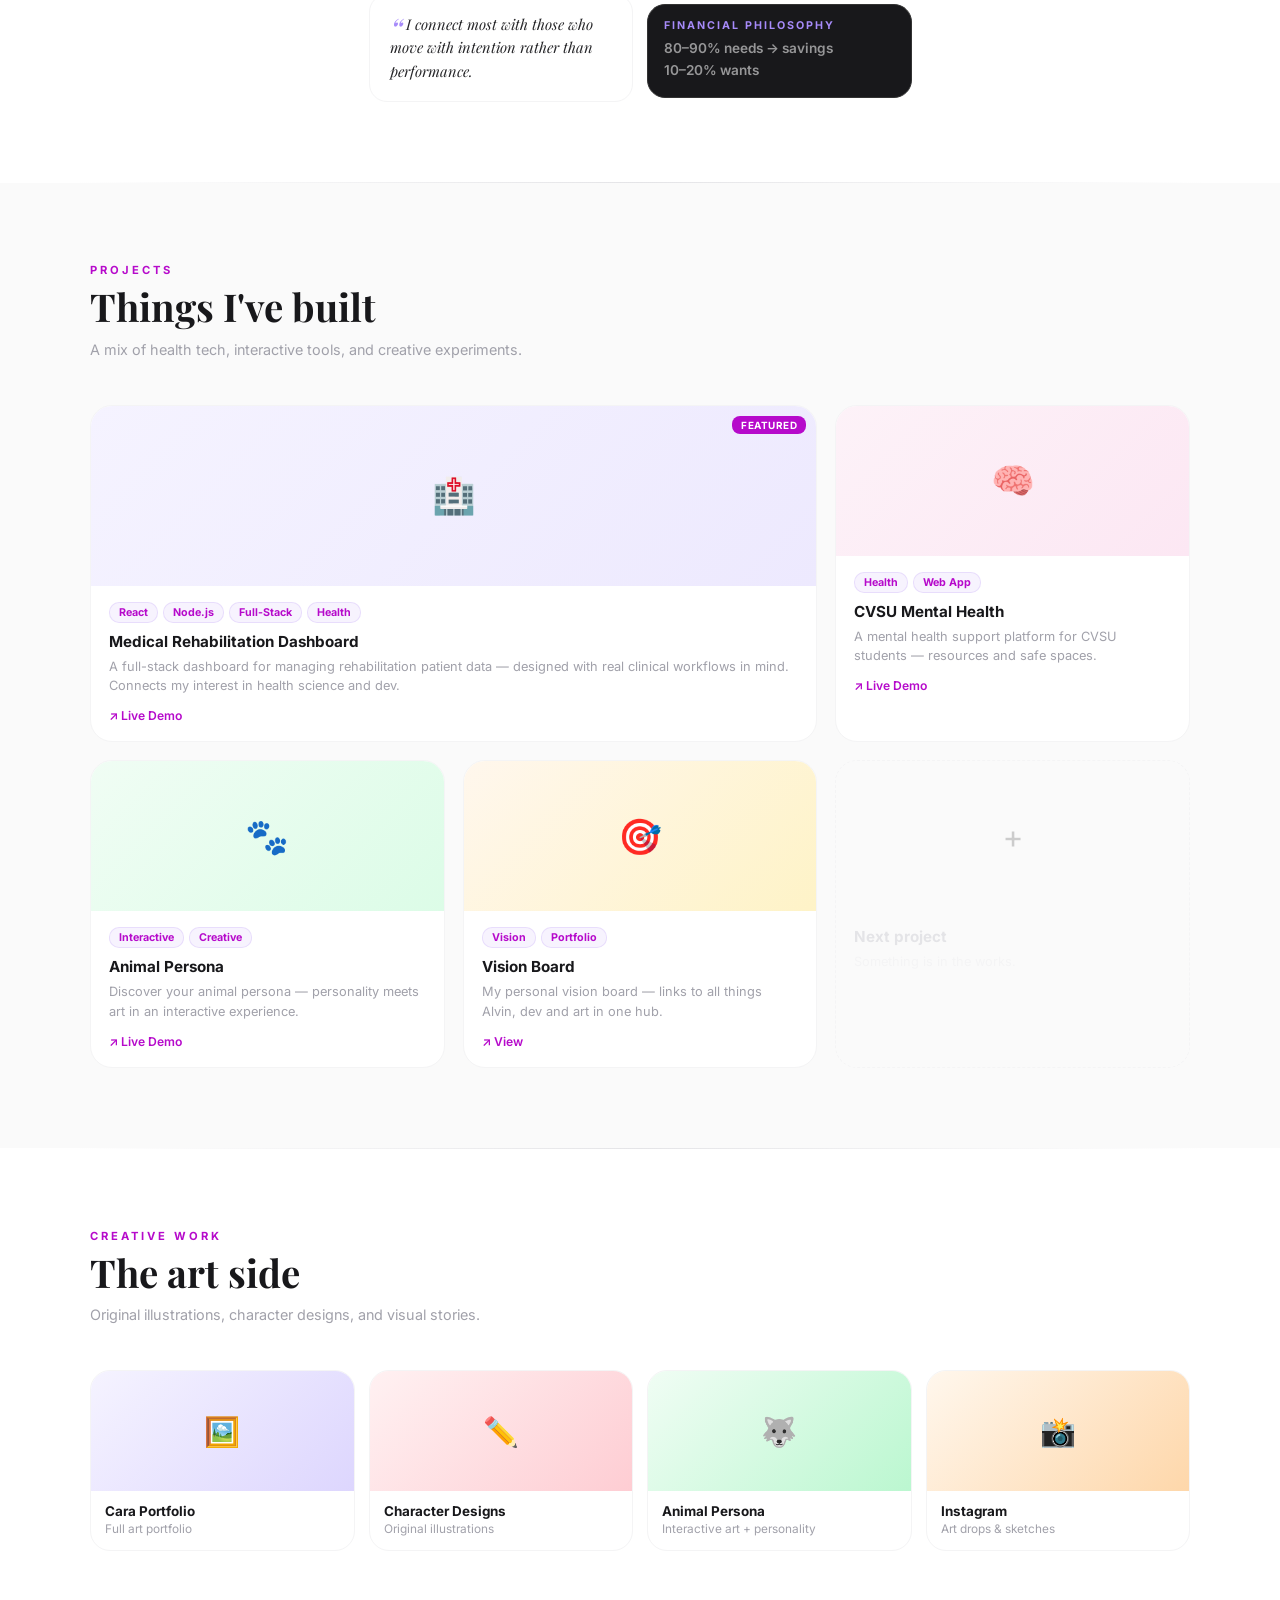
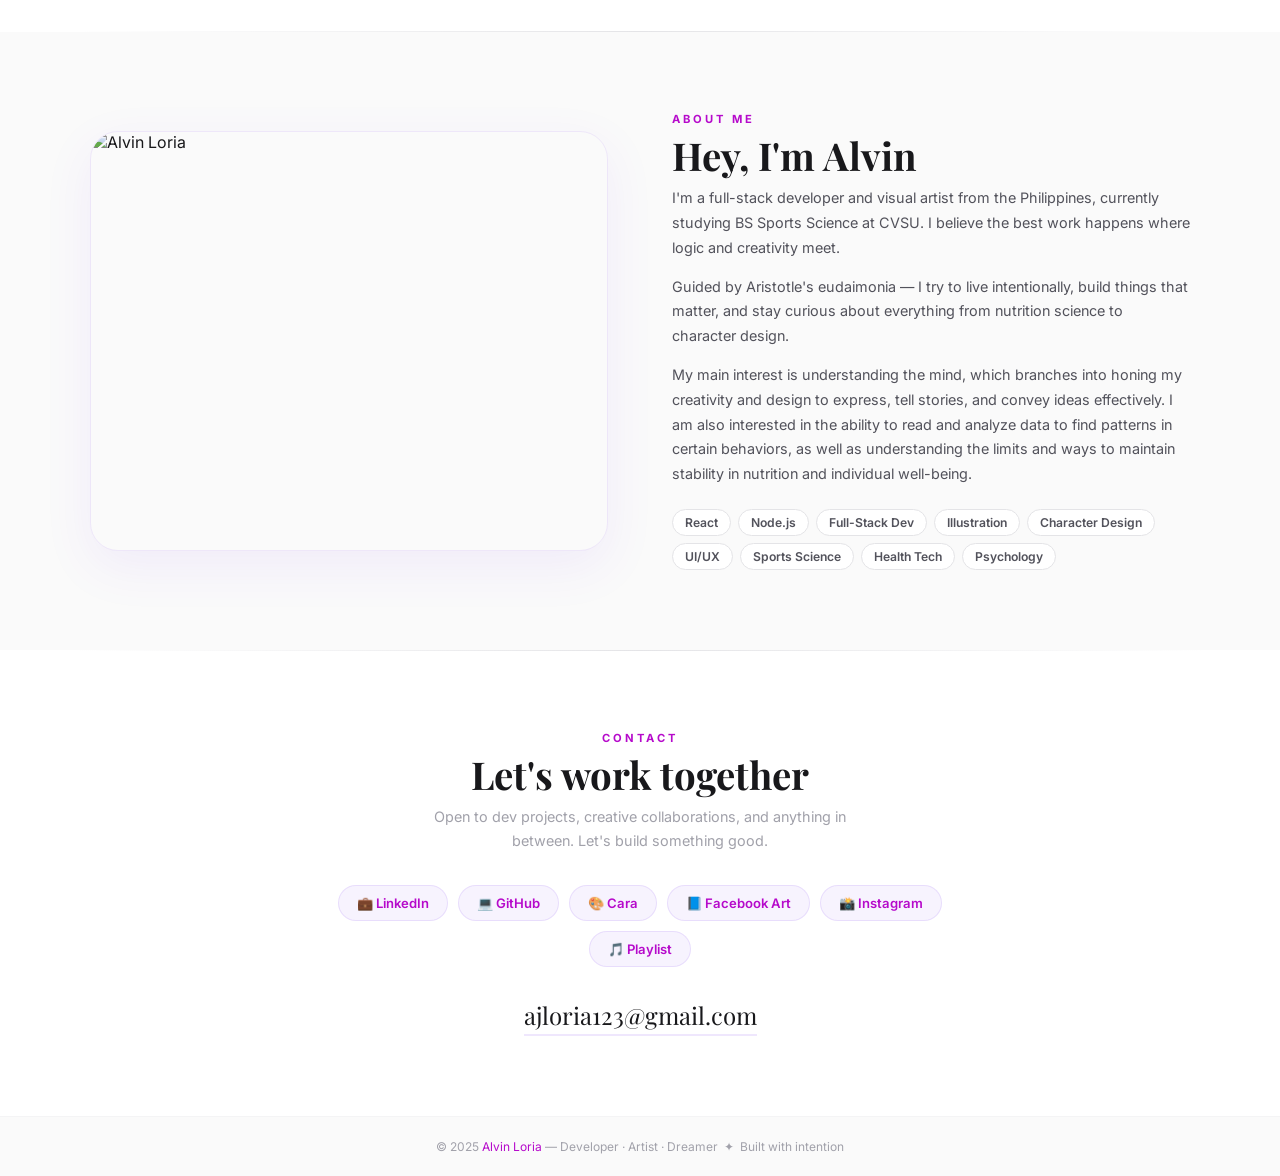
==== commit f9da248a: "update to index Co-authored-by: Copilot <copilot@github.com>" ====
--- a/index.html
+++ b/index.html
@@ -1,419 +1,593 @@
-
 <!DOCTYPE html>
 <html lang="en">
 <head>
-  <meta charset="UTF-8">
-  <meta name="viewport" content="width=device-width, initial-scale=1.0">
-  <meta name="google-site-verification" content="6gz5ukQjW7Fp2zwe_tjXqPWRsOfIJJb62150JViVAVU" />
-  <title>Alvin Loria | Vision Board & Portfolio</title>
-  <meta name="description" content="Discover Alvin Loria — developer, creator, and illustrator. Explore his portfolio, vision board, projects, and personal journey.">
-  <meta name="keywords" content="Alvin Loria, portfolio, vision board, projects, developer, illustrator, Health, Science, Art, Psychology, Personal Growth">
-  <!-- Link to external CSS file -->
-  <link rel="stylesheet" href="style.css">
-   <!-- Optional: improve appearance on social media -->
-  <meta property="og:title" content="Alvin Loria | Vision Board & Portfolio">
-  <meta property="og:description" content="Explore Alvin Loria’s portfolio, projects, and personal journey.">
-  <meta property="og:type" content="website">
-  <meta property="og:url" content="https://aj-z.github.io/VisBoard/">
-  <meta property="og:image" content="https://cdn.cara.app/production/posts/ef1a31eb-8dee-4efd-a511-ad8c9bbf82ae/ajloria-gaMv9U2E50wBt8g9wmfqo-MEDIUMneko1AJLORIAc6e38e7c-80de-460c-a55c-f2f0a424b7f6.png">
-  <script type="application/ld+json">
-  {
-    "@context": "https://schema.org",
-    "@type": "Person",
-    "name": "Alvin Loria",
-    "alternateName": "Aj Loria",
-    "url": "https://aj-z.github.io/VisBoard/",
-    "sameAs": [
-      "https://www.linkedin.com/in/alvin-loria",
-      "https://github.com/aj-z",
-      "https://pinterest.com/ajloriayey/"
-    ],
-    "jobTitle": "Developer, Creator, Illustrator",
-    "description": "Alvin Loria is a developer, creator, and illustrator. He shares his vision board, portfolio, personal projects, and insights on personal growth, art, psychology, health, and life philosophy.",
-    "mainEntityOfPage": "https://aj-z.github.io/VisBoard/",
-    "knowsAbout": [
-      "Art & Illustration",
-      "Web Development",
-      "Personal Growth",
-      "Health & Nutrition",
-      "Psychology",
-      "Science",
-      "Philosophy"
-    ],
-    "hasOccupation": [
-      {
-        "@type": "Occupation",
-        "name": "Developer",
-        "description": "Builds websites, apps, and personal projects."
-      },
-      {
-        "@type": "Occupation",
-        "name": "Creator",
-        "description": "Shares creative content, vision boards, and designs."
-      },
-      {
-        "@type": "Occupation",
-        "name": "Illustrator",
-        "description": "Creates character designs, artworks, and visual storytelling."
-      }
-    ],
-    "worksFor": [
-      {
-        "@type": "Organization",
-        "name": "Aj-z Projects",
-        "url": "https://aj-z.github.io/VisBoard/"
-      }
-    ],
-    "hasPortfolio": [
-      {
-        "@type": "ProgrammingWork",
-        "name": "VisBoard",
-        "url": "https://aj-z.github.io/VisBoard/",
-        "description": "A digital vision board and portfolio sharing personal projects, philosophy, and life goals."
-      },
-      {
-        "@type": "ProgrammingWork",
-        "name": "Animal Persona",
-        "url": "https://aj-z.github.io/Animal-Persona/",
-        "description": "A creative project exploring human personality traits through animal representations."
-      },
-      {
-        "@type": "ProgrammingWork",
-        "name": "Character Designs",
-        "url": "https://ajloriaillust.vercel.app/",
-        "description": "A collection of character concept designs and illustrations."
-      },
-      {
-        "@type": "ProgrammingWork",
-        "name": "Medical Rehabilitation Dashboard",
-        "url": "http://aj-rehab-ph.onrender.com/",
-        "description": "A dashboard for medical rehabilitation management and tracking."
-      }
-    ],
-    "award": [
-      "Recognized for creative projects in art and web development"
-    ],
-    "alumniOf": {
-      "@type": "EducationalOrganization",
-      "name": "Cavite State University"
-    },
-    "about": "Alvin is guided by the philosophy of eudaimonia, focusing on personal well-being, learning, helping others, and living intentionally. His vision board includes personal growth, artistic development, intellectual exploration, social connections, health, and financial responsibility."
-  }
-</script>
+<meta charset="UTF-8"/>
+<meta name="viewport" content="width=device-width, initial-scale=1.0"/>
+<title>Alvin Loria</title>
+<link href="https://fonts.googleapis.com/css2?family=Inter:wght@300;400;500;600;700;800;900&family=Playfair+Display:ital,wght@0,400;0,700;1,400&display=swap" rel="stylesheet"/>
+<style>
+*{margin:0;padding:0;box-sizing:border-box}
+:root{
+  --v:#b60acb;
+  --vl:#a78bfa;
+  --vs:rgba(124,58,237,0.06);
+  --vb:rgba(124,58,237,0.12);
+  --white:#fff;
+  --g50:#fafafa;
+  --g100:#f4f4f5;
+  --g200:#e4e4e7;
+  --g400:#a1a1aa;
+  --g600:#52525b;
+  --g800:#27272a;
+  --g900:#18181b;
+  --serif:'Playfair Display',serif;
+  --sans:'Inter',sans-serif;
+}
+html{scroll-behavior:smooth}
+body{font-family:var(--sans);background:#fff;color:var(--g900);overflow-x:hidden}
+
+/* ─── NAV ─── */
+nav{
+  position:fixed;top:0;left:0;right:0;z-index:200;
+  display:flex;align-items:center;justify-content:space-between;
+  padding:16px 6%;
+  background:rgba(255,255,255,0.9);
+  backdrop-filter:blur(24px);
+  border-bottom:1px solid rgba(124,58,237,0.07);
+  transition:box-shadow .3s;
+}
+nav.scrolled{box-shadow:0 1px 20px rgba(124,58,237,0.06)}
+.nav-logo{font-family:var(--serif);font-size:1.15rem;color:var(--g900);letter-spacing:-.3px}
+.nav-logo em{color:var(--v);font-style:italic}
+.nav-links{display:flex;gap:28px;list-style:none}
+.nav-links a{font-size:.82rem;font-weight:500;color:var(--g400);text-decoration:none;transition:color .2s;letter-spacing:.2px}
+.nav-links a:hover{color:var(--v)}
+.nav-pill{background:var(--vs);color:var(--v);border:1px solid var(--vb);font-size:.8rem;font-weight:600;padding:7px 16px;border-radius:20px;text-decoration:none;transition:all .2s}
+.nav-pill:hover{background:var(--vb)}
+.ham{display:none;flex-direction:column;gap:4px;cursor:pointer}
+.ham span{width:20px;height:1.5px;background:var(--g600);border-radius:2px}
+.mob{display:none;position:fixed;top:62px;left:0;right:0;background:#fff;border-bottom:1px solid var(--g100);padding:18px 6%;z-index:199;flex-direction:column;gap:14px}
+.mob.open{display:flex}
+.mob a{font-size:.9rem;color:var(--g600);text-decoration:none;font-weight:500}
+
+/* ─── HERO ─── */
+#home{
+  min-height:100vh;display:flex;align-items:center;
+  padding:90px 6% 60px;
+  background:#fff;
+  position:relative;overflow:hidden;
+}
+.hero-blob{
+  position:absolute;top:-80px;right:-80px;
+  width:600px;height:600px;
+  background:radial-gradient(circle at 40% 40%,rgba(124,58,237,0.05) 0%,transparent 65%);
+  pointer-events:none;
+}
+.hero-blob2{
+  position:absolute;bottom:-100px;left:5%;
+  width:400px;height:400px;
+  background:radial-gradient(circle,rgba(124,58,237,0.04) 0%,transparent 70%);
+  pointer-events:none;
+}
+.hero-inner{
+  max-width:1100px;margin:0 auto;width:100%;
+  display:flex;align-items:center;justify-content:space-between;gap:60px;
+}
+/* LEFT */
+.hl{flex:1;max-width:520px;position:relative;z-index:1}
+.hero-chip{
+  display:inline-flex;align-items:center;gap:7px;
+  background:var(--vs);color:var(--v);border:1px solid var(--vb);
+  font-size:.72rem;font-weight:600;padding:5px 13px;border-radius:20px;margin-bottom:22px;
+  letter-spacing:.3px;
+}
+.hero-chip .dot{width:5px;height:5px;background:var(--v);border-radius:50%;animation:blink 2s infinite}
+@keyframes blink{0%,100%{opacity:1}50%{opacity:.2}}
+h1.hname{
+  font-family:var(--serif);
+  font-size:clamp(3rem,5.5vw,4.5rem);
+  font-weight:700;line-height:1.02;
+  letter-spacing:-1px;color:var(--g900);
+  margin-bottom:10px;
+}
+h1.hname em{color:var(--v);font-style:italic}
+.hrole{font-size:clamp(.9rem,1.5vw,1.05rem);color:var(--g400);font-weight:400;margin-bottom:20px;letter-spacing:.1px}
+.hdesc{font-size:.92rem;color:var(--g600);line-height:1.72;margin-bottom:30px;max-width:420px}
+.hbtns{display:flex;gap:10px;flex-wrap:wrap;margin-bottom:32px}
+.btn-v{background:var(--v);color:#fff;font-size:.84rem;font-weight:600;padding:11px 22px;border-radius:22px;text-decoration:none;transition:all .2s;box-shadow:0 4px 18px rgba(124,58,237,0.2)}
+.btn-v:hover{background:#6d28d9;transform:translateY(-2px);box-shadow:0 8px 28px rgba(124,58,237,0.25)}
+.btn-o{background:#fff;color:var(--v);border:1.5px solid var(--vb);font-size:.84rem;font-weight:600;padding:11px 22px;border-radius:22px;text-decoration:none;transition:all .2s}
+.btn-o:hover{background:var(--vs);transform:translateY(-2px)}
+.hsocials{display:flex;gap:10px}
+.hsoc{width:34px;height:34px;border-radius:50%;border:1px solid var(--g200);display:flex;align-items:center;justify-content:center;color:var(--g400);font-size:.75rem;font-weight:700;text-decoration:none;transition:all .2s;letter-spacing:0}
+.hsoc:hover{border-color:var(--vl);color:var(--v);background:var(--vs)}
+/* RIGHT */
+.hr{position:relative;flex-shrink:0}
+.photo-frame{
+  width:510px;height:600px;border-radius:28px;
+  overflow:hidden;position:relative;
+  border:1.5px solid rgba(124,58,237,0.1);
+  box-shadow:0 20px 60px rgba(124,58,237,0.1),0 2px 12px rgba(0,0,0,0.04);
+}
+.photo-frame img{width:100%;height:100%;object-fit:cover;object-position:top center;filter:grayscale(20%)}
+.photo-placeholder{
+  width:100%;height:100%;display:flex;flex-direction:column;align-items:center;justify-content:center;
+  gap:10px;background:linear-gradient(145deg,var(--vs),rgba(124,58,237,0.03));
+  color:var(--vl);font-size:3rem;
+}
+.photo-placeholder p{font-size:.78rem;color:var(--g400);text-align:center;padding:0 20px;line-height:1.5}
+.ftag{
+  position:absolute;bottom:-14px;left:50%;transform:translateX(-50%);
+  background:#fff;border:1px solid rgba(124,58,237,0.15);
+  border-radius:12px;padding:9px 16px;
+  font-size:.73rem;font-weight:600;color:var(--g800);
+  box-shadow:0 4px 16px rgba(0,0,0,0.06);white-space:nowrap;
+}
+.ftag span{color:var(--v)}
+.ftag2{
+  position:absolute;top:-12px;right:-12px;
+  background:var(--vs);border:1px solid var(--vb);
+  border-radius:12px;padding:8px 13px;
+  font-size:.7rem;font-weight:700;color:var(--v);
+  letter-spacing:.5px;text-transform:uppercase;
+}
+
+/* ─── DIVIDER ─── */
+.divider{height:1px;background:linear-gradient(to right,transparent,var(--g200),transparent);margin:0 6%}
+
+/* ─── VISION BOARD SECTION ─── */
+#vision{padding:80px 6%;background:#fff}
+.sec-label{font-size:.7rem;font-weight:700;color:var(--v);letter-spacing:3px;text-transform:uppercase;margin-bottom:8px}
+.sec-title{font-family:var(--serif);font-size:clamp(1.8rem,3vw,2.4rem);font-weight:700;color:var(--g900);margin-bottom:10px;line-height:1.1}
+.sec-sub{font-size:.9rem;color:var(--g400);line-height:1.6;max-width:480px}
+.sec-hd{margin-bottom:44px}
+
+/* masonry grid */
+.vision-masonry{
+  columns:4;column-gap:14px;
+  max-width:1100px;margin:0 auto;
+}
+.vm-item{
+  break-inside:avoid;
+  border-radius:18px;
+  margin-bottom:14px;
+  border:1.5px solid var(--g100);
+  background:#fff;
+  overflow:hidden;
+  transition:box-shadow .2s,transform .2s;
+}
+.vm-item:hover{box-shadow:0 8px 32px rgba(124,58,237,0.09);transform:translateY(-3px)}
+.vm-img{width:100%;display:block;border-radius:0}
+.vm-body{padding:14px 16px 16px}
+.vm-label{font-size:.67rem;font-weight:700;color:var(--v);letter-spacing:2px;text-transform:uppercase;margin-bottom:6px}
+.vm-text{font-size:.82rem;color:var(--g600);line-height:1.6}
+.vm-quote{
+  font-family:var(--serif);font-style:italic;
+  font-size:.92rem;color:var(--g800);line-height:1.6;
+  padding:18px 20px;
+}
+.vm-quote::before{content:'\201C';color:var(--vl);font-size:2rem;line-height:0;vertical-align:-.4em;margin-right:3px}
+.vm-mission{
+  background:var(--vs);border-color:var(--vb);
+  padding:20px;cursor:pointer;
+}
+.vm-mission .vm-label{color:var(--v)}
+.vm-mission .vm-text{font-size:.85rem;color:var(--g800)}
+.vm-mission .tldr{font-weight:600;color:var(--v);font-size:.82rem;margin-bottom:8px;display:block}
+.vm-pill-row{display:flex;flex-wrap:wrap;gap:6px;padding:14px 16px}
+.vm-pill{background:var(--vs);color:var(--v);border:1px solid var(--vb);font-size:.72rem;font-weight:600;padding:4px 10px;border-radius:12px}
+.vm-paper{background:var(--g50);border-color:var(--g200)}
+.vm-paper .vm-body{font-size:.82rem;color:var(--g600);line-height:1.8}
+.vm-dark{background:var(--g900);border-color:var(--g800)}
+.vm-dark .vm-body{color:rgba(255,255,255,.55)}
+.vm-dark .vm-label{color:var(--vl)}
+.vm-dark .vm-text{color:rgba(255,255,255,.6)}
+
+/* ─── PROJECTS ─── */
+#projects{padding:80px 6%;background:var(--g50)}
+.projects-wrap{max-width:1100px;margin:0 auto}
+.proj-grid{display:grid;grid-template-columns:repeat(3,1fr);gap:18px}
+.pc{background:#fff;border:1.5px solid var(--g100);border-radius:22px;overflow:hidden;transition:all .25s;position:relative}
+.pc:hover{transform:translateY(-5px);box-shadow:0 16px 50px rgba(124,58,237,0.1);border-color:rgba(124,58,237,0.2)}
+.pc.feat{grid-column:span 2}
+.pthumb{height:150px;display:flex;align-items:center;justify-content:center;font-size:2.2rem;position:relative}
+.pc.feat .pthumb{height:180px}
+.pbadge{position:absolute;top:10px;right:10px;background:var(--v);color:#fff;font-size:.62rem;font-weight:700;padding:3px 9px;border-radius:8px;letter-spacing:.5px;text-transform:uppercase}
+.pb{padding:16px 18px 18px}
+.ptags{display:flex;gap:5px;flex-wrap:wrap;margin-bottom:9px}
+.ptag{background:var(--vs);color:var(--v);font-size:.67rem;font-weight:700;padding:3px 9px;border-radius:10px;border:1px solid var(--vb)}
+.pname{font-size:.95rem;font-weight:700;color:var(--g900);margin-bottom:6px}
+.pdesc{font-size:.8rem;color:var(--g400);line-height:1.55;margin-bottom:12px}
+.plinks{display:flex;gap:10px}
+.plink{font-size:.76rem;font-weight:600;color:var(--v);text-decoration:none;transition:opacity .2s}
+.plink:hover{opacity:.6}
+.pc-empty{border-style:dashed;background:transparent}
+.pc-empty .pname{color:var(--g200)}
+.pc-empty .pdesc{color:var(--g100)}
+
+/* ─── ART ─── */
+#art{padding:80px 6%;background:#fff}
+.art-wrap{max-width:1100px;margin:0 auto}
+.art-grid{display:grid;grid-template-columns:repeat(4,1fr);gap:14px}
+.ac{border-radius:20px;overflow:hidden;border:1.5px solid var(--g100);background:#fff;text-decoration:none;display:block;transition:all .2s}
+.ac:hover{transform:translateY(-4px);box-shadow:0 10px 36px rgba(124,58,237,0.1);border-color:rgba(124,58,237,0.2)}
+.at{height:120px;display:flex;align-items:center;justify-content:center;font-size:1.8rem}
+.ab{padding:12px 14px 14px}
+.aname{font-size:.84rem;font-weight:700;color:var(--g900);margin-bottom:3px}
+.adesc{font-size:.74rem;color:var(--g400)}
+
+/* ─── ABOUT ─── */
+#about{padding:80px 6%;background:var(--g50)}
+.about-wrap{max-width:1100px;margin:0 auto;display:grid;grid-template-columns:1fr 1fr;gap:64px;align-items:center}
+.about-photo{border-radius:28px;overflow:hidden;height:420px;border:1.5px solid rgba(124,58,237,0.1);box-shadow:0 16px 50px rgba(124,58,237,0.08)}
+.about-photo img{width:100%;height:100%;object-fit:cover;object-position:top center;filter:grayscale(20%)}
+.about-ph-empty{width:100%;height:100%;background:linear-gradient(145deg,var(--vs),rgba(124,58,237,0.02));display:flex;align-items:center;justify-content:center;color:var(--vl);font-size:4rem;opacity:.4}
+.skills{display:flex;flex-wrap:wrap;gap:7px;margin-top:20px}
+.sk{background:#fff;border:1px solid var(--g200);color:var(--g600);font-size:.76rem;font-weight:600;padding:5px 12px;border-radius:16px;transition:all .2s}
+.sk:hover{border-color:var(--vl);color:var(--v);background:var(--vs)}
+
+/* ─── CONTACT ─── */
+#contact{padding:80px 6%;background:#fff;text-align:center}
+.contact-wrap{max-width:640px;margin:0 auto}
+#contact .sec-label{justify-content:center;display:block;text-align:center}
+#contact .sec-title{text-align:center}
+.csub{font-size:.9rem;color:var(--g400);line-height:1.65;margin:10px auto 32px;max-width:420px}
+.clinks{display:flex;flex-wrap:wrap;justify-content:center;gap:10px;margin-bottom:32px}
+.clink{
+  background:var(--vs);border:1px solid var(--vb);
+  color:var(--v);font-size:.82rem;font-weight:600;
+  padding:9px 18px;border-radius:22px;text-decoration:none;
+  transition:all .2s;display:flex;align-items:center;gap:7px;
+}
+.clink:hover{background:var(--vb);transform:translateY(-2px)}
+.cemail{font-family:var(--serif);font-size:1.5rem;color:var(--g900);text-decoration:none;border-bottom:2px solid var(--vb);padding-bottom:3px;transition:border-color .2s;display:inline-block}
+.cemail:hover{border-color:var(--v)}
+
+/* ─── FOOTER ─── */
+footer{background:var(--g50);border-top:1px solid var(--g100);text-align:center;padding:22px 6%;font-size:.75rem;color:var(--g400)}
+footer span{color:var(--v)}
+
+/* ─── FADE IN ─── */
+.fi{opacity:0;transform:translateY(22px);transition:opacity .55s ease,transform .55s ease}
+.fi.vis{opacity:1;transform:none}
+
+/* ─── RESPONSIVE ─── */
+@media(max-width:920px){
+  .hero-inner{flex-direction:column-reverse;text-align:center}
+  .hl{max-width:100%}
+  .hdesc{margin:0 auto 28px}
+  .hbtns{justify-content:center}
+  .hsocials{justify-content:center}
+  .photo-frame{width:550px;height:620px}
+  .ftag{bottom:-16px}
+  .vision-masonry{columns:2}
+  .proj-grid{grid-template-columns:1fr 1fr}
+  .pc.feat{grid-column:span 1}
+  .art-grid{grid-template-columns:1fr 1fr}
+  .about-wrap{grid-template-columns:1fr}
+  .about-photo{height:280px}
+  .nav-links,.nav-pill{display:none}
+  .ham{display:flex}
+}
+@media(max-width:540px){
+  .proj-grid{grid-template-columns:1fr}
+  .vision-masonry{columns:1}
+  nav{padding:14px 5%}
+}
+</style>
 </head>
 <body>
-  <!-- Header with logos -->
-  <div class="header">
-    <div class="logo-nav">
-      <!-- Facebook -->
-      <div class="logo-item" onclick="window.open('https://www.facebook.com/Aj.loria.am/')">
-        <svg viewBox="0 0 24 24">
-          <path d="M24 12.073c0-6.627-5.373-12-12-12s-12 5.373-12 12c0 5.99 4.388 10.954 10.125 11.854v-8.385H7.078v-3.47h3.047V9.43c0-3.007 1.792-4.669 4.533-4.669 1.312 0 2.686.235 2.686.235v2.953H15.83c-1.491 0-1.956.925-1.956 1.874v2.25h3.328l-.532 3.47h-2.796v8.385C19.612 23.027 24 18.062 24 12.073z"/>
-        </svg>
-      </div>
-
-      <!-- Pinterest -->
-      <div class="logo-item" onclick="window.open('https://pinterest.com/ajloriayey/')">
-        <svg viewBox="0 0 24 24">
-          <path d="M12 0C5.374 0 0 5.374 0 12s5.374 12 12 12 12-5.374 12-12S18.626 0 12 0zm5.568 8.16c-.169 1.858-.896 3.463-1.735 4.949-.851 1.509-1.781 2.864-2.682 4.283-.902 1.42-1.781 2.864-2.682 4.283-.851-1.509-1.781-2.864-2.682-4.283-.901-1.419-1.831-2.774-2.682-4.283-.839-1.486-1.566-3.091-1.735-4.949-.133-1.467.136-2.979 1.009-4.122 1.324-1.734 3.525-2.456 5.697-2.257 1.836.168 3.54 1.131 4.426 2.757.498 0.914.615 1.964.441 2.95-.174.987-.616 1.914-1.135 2.735z"/>
-        </svg>
-      </div>
-
-      <!-- Instagram -->
-      <div class="logo-item" onclick="window.open('https://www.instagram.com/alvin.etc/')">
-        <svg viewBox="0 0 24 24">
-          <path d="M12 2.163c3.204 0 3.584.012 4.85.07 3.252.148 4.771 1.691 4.919 4.919.058 1.265.069 1.645.069 4.849 0 3.205-.012 3.584-.069 4.849-.149 3.225-1.664 4.771-4.919 4.919-1.266.058-1.644.07-4.85.07-3.204 0-3.584-.012-4.849-.07-3.26-.149-4.771-1.699-4.919-4.92-.058-1.265-.07-1.644-.07-4.849 0-3.204.013-3.583.07-4.849.149-3.227 1.664-4.771 4.919-4.919 1.266-.057 1.645-.069 4.849-.069zm0-2.163c-3.259 0-3.667.014-4.947.072-4.358.2-6.78 2.618-6.98 6.98-.059 1.281-.073 1.689-.073 4.948 0 3.259.014 3.668.072 4.948.2 4.358 2.618 6.78 6.98 6.98 1.281.058 1.689.072 4.948.072 3.259 0 3.668-.014 4.948-.072 4.354-.2 6.782-2.618 6.979-6.98.059-1.28.073-1.689.073-4.948 0-3.259-.014-3.667-.072-4.947-.196-4.354-2.617-6.78-6.979-6.98-1.281-.059-1.69-.073-4.949-.073zm0 5.838c-3.403 0-6.162 2.759-6.162 6.162s2.759 6.163 6.162 6.163 6.162-2.759 6.162-6.163c0-3.403-2.759-6.162-6.162-6.162zm0 10.162c-2.209 0-4-1.79-4-4 0-2.209 1.791-4 4-4s4 1.791 4 4c0 2.21-1.791 4-4 4zm6.406-11.845c-.796 0-1.441.645-1.441 1.44s.645 1.44 1.441 1.44c.795 0 1.439-.645 1.439-1.44s-.644-1.44-1.439-1.44z"/>
-        </svg>
-      </div>
-
-      <!-- Work/Suitcase with dropdown -->
-      <div class="logo-item">
-        <svg viewBox="0 0 24 24">
-          <path d="M10 2v2H6.5A1.5 1.5 0 0 0 5 5.5v1A1.5 1.5 0 0 0 6.5 8H7v10.5A1.5 1.5 0 0 0 8.5 20h7a1.5 1.5 0 0 0 1.5-1.5V8h.5A1.5 1.5 0 0 0 19 6.5v-1A1.5 1.5 0 0 0 17.5 4H14V2a1 1 0 0 0-1-1h-2a1 1 0 0 0-1 1zm2 0h0v2h0V2zM6.5 6H17.5v.5a.5.5 0 0 1-.5.5H7a.5.5 0 0 1-.5-.5V6zM9 9h6v8H9V9z"/>
-        </svg>
-        <div class="dropdown">
-          <a href="https://www.linkedin.com/in/alvin-loria/" class="dropdown-item">LinkedIn</a>
-          <a href="https://github.com/aj-z" class="dropdown-item">Github</a>  
-          <a href="http://alvinprofile.vercel.app/" class="dropdown-item">Worksite</a>
-          <a href="http://aj-rehab-ph.onrender.com/" class="dropdown-item">Medical Rehabilitation Dashboard</a>  
-          <a href="https://github.com/Aj-z/VisBoard" class="dropdown-item">About This site</a>
-          <a href="#" class="dropdown-item"></a>
-        </div>
-      </div>
-
-      <!-- Art/Pencil with dropdown -->
-      <div class="logo-item">
-        <svg viewBox="0 0 24 24">
-          <path d="M20.71 7.04c.39-.39.39-1.04 0-1.41l-2.34-2.34c-.37-.39-1.02-.39-1.41 0l-1.84 1.83 3.75 3.75M3 17.25V21h3.75L17.81 9.93l-3.75-3.75L3 17.25z"/>
-        </svg>
-        <div class="dropdown">
-          <a href="https://cara.app/ajloria/portfolio" class="dropdown-item">Cara App</a>
-          <a href="https://www.facebook.com/AAjloria" class="dropdown-item">Facebook art</a>
-          <a href="https://www.instagram.com/ajloria/" class="dropdown-item">Insta art</a>
-          <a href="https://aj-z.github.io/Animal-Persona/" class="dropdown-item">Animal Persona</a>
-          <a href="https://ajcharacterdesigns.vercel.app/" class="dropdown-item">Character Designs</a>
-        </div>
-      </div>
-
-      <!-- Spotify -->
-      <div class="logo-item" onclick="window.open('https://open.spotify.com/playlist/1O965bMGakJQd8KDiChpDa', '_blank')">
-        <svg viewBox="0 0 24 24">
-          <path d="M12 0C5.4 0 0 5.4 0 12s5.4 12 12 12 12-5.4 12-12S18.66 0 12 0zm5.521 17.34c-.24.359-.66.48-1.021.24-2.82-1.74-6.36-2.101-10.561-1.141-.418.122-.779-.179-.899-.539-.12-.421.18-.78.54-.9 4.56-1.021 8.52-.6 11.64 1.32.42.18.479.659.301 1.02zm1.44-3.3c-.301.42-.841.6-1.262.3-3.239-1.98-8.159-2.58-11.939-1.38-.479.12-1.02-.12-1.14-.6-.12-.48.12-1.021.6-1.141C9.6 9.9 15 10.561 18.72 12.84c.361.181.54.78.241 1.2zm.12-3.36C15.24 8.4 8.82 8.16 5.16 9.3c-.6.179-1.2-.181-1.38-.721-.18-.601.18-1.2.72-1.381 4.26-1.26 11.28-1.02 15.721 1.621.539.3.719 1.02.42 1.56-.299.421-1.02.599-1.559.3z"/>
-        </svg>
-      </div>
+
+<nav id="nav">
+  <div class="nav-logo">Alvin <em>Loria</em></div>
+  <ul class="nav-links">
+    <li><a href="#home">Home</a></li>
+    <li><a href="#vision">Vision</a></li>
+    <li><a href="#projects">Projects</a></li>
+    <li><a href="#art">Art</a></li>
+    <li><a href="#about">About</a></li>
+  </ul>
+  <a href="#contact" class="nav-pill">Say hello →</a>
+  <div class="ham" onclick="toggleMob()"><span></span><span></span><span></span></div>
+</nav>
+<div class="mob" id="mob">
+  <a href="#home" onclick="toggleMob()">Home</a>
+  <a href="#vision" onclick="toggleMob()">Vision</a>
+  <a href="#projects" onclick="toggleMob()">Projects</a>
+  <a href="#art" onclick="toggleMob()">Art</a>
+  <a href="#about" onclick="toggleMob()">About</a>
+  <a href="#contact" onclick="toggleMob()">Contact</a>
+</div>
+
+<!-- HERO -->
+<section id="home">
+  <div class="hero-blob"></div><div class="hero-blob2"></div>
+  <div class="hero-inner">
+    <div class="hl fi">
+      <div class="hero-chip"><span class="dot"></span>Open to opportunities</div>
+      <h1 class="hname">Alvin<br/><em>Loria</em></h1>
+      <p class="hrole">Full-Stack Developer · Artist · Into Health & Sports Science</p>
+      <p class="hdesc">I build digital things and draw personal ones. From rehab dashboards to character illustrations — I work at the edge of code and creativity.</p>
+      <div class="hbtns">
+        <a href="#projects" class="btn-v">View my work</a>
+        <a href="#vision" class="btn-o">My vision board</a>
+      </div>
+      <div class="hsocials">
+        <a href="https://www.linkedin.com/in/alvin-loria/" target="_blank" class="hsoc">in</a>
+        <a href="https://github.com/aj-z" target="_blank" class="hsoc">
+          <svg width="13" height="13" viewBox="0 0 24 24" fill="currentColor"><path d="M12 2A10 10 0 002 12c0 4.42 2.87 8.17 6.84 9.5.5.08.66-.23.66-.5v-1.69c-2.77.6-3.36-1.34-3.36-1.34-.46-1.16-1.11-1.47-1.11-1.47-.91-.62.07-.6.07-.6 1 .07 1.53 1.03 1.53 1.03.87 1.52 2.34 1.07 2.91.83.09-.65.35-1.09.63-1.34-2.22-.25-4.55-1.11-4.55-4.92 0-1.11.38-2 1.03-2.71-.1-.25-.45-1.29.1-2.64 0 0 .84-.27 2.75 1.02.79-.22 1.65-.33 2.5-.33.85 0 1.71.11 2.5.33 1.91-1.29 2.75-1.02 2.75-1.02.55 1.35.2 2.39.1 2.64.65.71 1.03 1.6 1.03 2.71 0 3.82-2.34 4.66-4.57 4.91.36.31.69.92.69 1.85V21c0 .27.16.59.67.5C19.14 20.16 22 16.42 22 12A10 10 0 0012 2z"/></svg>
+        </a>
+        <a href="https://www.instagram.com/ajloria/" target="_blank" class="hsoc">ig</a>
+        <a href="https://cara.app/ajloria/portfolio" target="_blank" class="hsoc">ca</a>
+        <a href="https://open.spotify.com/playlist/1O965bMGakJQd8KDiChpDa" target="_blank" class="hsoc">♫</a>
+      </div>
+    </div>
+    <div class="hr fi">
+      <div class="photo-frame">
+        <!-- YOUR PHOTO — paste your real image URL below -->
+        <img src="https://alvinprofile.vercel.app/static/test3.png" alt="Alvin Loria"/>
+      </div>
+      <div class="ftag2">Dev · Creatives</div>
+      <div class="ftag">He · <span> Into Health & Sports Science</span></div>
     </div>
   </div>
-   <div class="main-content">
-    <div class="vision-board" id="visionBoard">
-      <!-- Content will be generated by JavaScript -->
+</section>
+
+<div class="divider"></div>
+
+<!-- VISION BOARD -->
+<section id="vision">
+  <div style="max-width:1100px;margin:0 auto">
+    <div class="sec-hd fi">
+      <div class="sec-label">Vision Board</div>
+      <h2 class="sec-title">What I live by</h2>
+      <p class="sec-sub">My philosophy, values, and the things that drive me — inspired by Aristotle's eudaimonia.</p>
+    </div>
+    <div class="vision-masonry fi">
+
+      <!-- MISSION -->
+      <div class="vm-item vm-mission" id="missionCard">
+        <div class="vm-body">
+          <div class="vm-label">Personal Mission</div>
+          <span class="tldr">Live a good life, be good to myself, others, and the world.</span>
+          <div class="vm-text" id="missionText">I am inspired by eudaimonia — well-being, happiness, and flourishing. I want to be remembered as someone who strived to do the greater good. <span class="tldr">Click to read more.</span></div>
+        </div>
+      </div>
+
+      <!-- IMAGE: Aristotle -->
+      <div class="vm-item">
+        <img class="vm-img" src="https://cdn.britannica.com/84/87984-050-7C5547FE/Detail-Roman-copy-portrait-bust-Aristotle-Greek.jpg" alt="Aristotle"/>
+        <div class="vm-body"><div class="vm-label">Inspiration</div><div class="vm-text">Aristotle — the ripple effect of mutual improvement</div></div>
+      </div>
+
+      <!-- QUOTE -->
+      <div class="vm-item"><div class="vm-quote">Do good for me and for others. Endure hardships. Express emotions but don't be enslaved by them.</div></div>
+
+      <!-- PAPER: what brings joy -->
+      <div class="vm-item vm-paper">
+        <div class="vm-body">
+          <div class="vm-label">What brings me joy</div>
+          <div class="vm-text">Sketching in quiet spaces<br/>Journaling thoughts & reflections<br/>Reading meaningful stories<br/>Watching films & anime<br/>Deep conversations<br/>Intentional, calm living</div>
+        </div>
+      </div>
+
+      <!-- IMAGE: friends/memory -->
+      <div class="vm-item">
+        <img class="vm-img" src="https://i.pinimg.com/1200x/3e/a0/4f/3ea04f2032e3910617f05b9a28e0fddf.jpg" alt="memories with friends"/>
+        <div class="vm-body"><div class="vm-text" style="font-size:.76rem;color:var(--g400)">Memories with friends are something you'll cherish forever</div></div>
+      </div>
+
+      <!-- QUOTE 2 -->
+      <div class="vm-item"><div class="vm-quote">I connect most with those who move with intention rather than performance.</div></div>
+
+      <!-- AESTHETIC: vision note -->
+      <div class="vm-item" style="background:var(--vs);border-color:var(--vb)">
+        <div class="vm-body">
+          <div class="vm-text" style="font-family:var(--serif);font-style:italic;font-size:.88rem;color:var(--g800)">Having a vision in life isn't a bad thing. For me, it serves as a way to stay grounded. We may sway at times, but having a clear direction helps keep us steady.</div>
+        </div>
+      </div>
+
+      <!-- IMAGE: child passing knowledge -->
+      <div class="vm-item">
+        <img class="vm-img" src="https://i.pinimg.com/736x/f8/d1/53/f8d153b4f4401672e49f2759325bad07.jpg" alt="passing knowledge"/>
+        <div class="vm-body"><div class="vm-text" style="font-size:.75rem;color:var(--g400)">Passing knowledge to the next generation — letting them experience how beautiful life is</div></div>
+      </div>
+
+      <!-- PAPER: connect & communicate -->
+      <div class="vm-item vm-paper">
+        <div class="vm-body">
+          <div class="vm-label">How I connect</div>
+          <div class="vm-text">Value presence over presents<br/>Express thoughts directly & honestly<br/>Listen deeply & genuinely<br/>Offer emotional steadiness<br/>Show up when it matters</div>
+        </div>
+      </div>
+
+      <!-- FINANCE TAG -->
+      <div class="vm-item" style="background:var(--g900);border-color:#333">
+        <div class="vm-body">
+          <div class="vm-label" style="color:var(--vl)">Financial philosophy</div>
+          <div class="vm-text" style="color:rgba(255,255,255,.55);font-size:.85rem;font-weight:600">80–90% needs → savings<br/>10–20% wants</div>
+        </div>
+      </div>
+
+      <!-- Personality Tags -->
+      <div class="vm-item" style="background:var(--vs);border-color:var(--vb)">
+        <div class="vm-pill-row"><span class="vm-pill">INTJ</span>
+        <span class="vm-pill">Eudaimonia</span><span class="vm-pill">Politically aware, health-first</span>
+        <span class="vm-pill">Roman Catholic on paper</span>
+        <span class="vm-pill">Spiritual but not religious</span></div>
+        <img class="vm-img" src="big5.png" alt="passing knowledge"/>
+      </div>
+
+      <!-- QUOTE: what matters -->
+      <div class="vm-item"><div class="vm-quote">What matters to me is how someone lives, thinks, and treats people — not the label they carry.</div></div>
+
     </div>
   </div>
-   
-  <!-- Modal -->
-  <div class="modal" id="modal">
-    <div class="close-hint">× Close</div>
-    <div class="modal-content">
-      <img id="modalImg" src="" alt="">
-      <div class="caption" id="modalCaption"></div>
+</section>
+
+<div class="divider"></div>
+
+<!-- PROJECTS -->
+<section id="projects">
+  <div class="projects-wrap">
+    <div class="sec-hd fi">
+      <div class="sec-label">Projects</div>
+      <h2 class="sec-title">Things I've built</h2>
+      <p class="sec-sub">A mix of health tech, interactive tools, and creative experiments.</p>
+    </div>
+    <div class="proj-grid fi">
+
+      <div class="pc feat">
+        <div class="pthumb" style="background:linear-gradient(135deg,#f5f3ff,#ede9fe)">🏥</div>
+        <div class="pbadge">Featured</div>
+        <div class="pb">
+          <div class="ptags"><span class="ptag">React</span><span class="ptag">Node.js</span><span class="ptag">Full-Stack</span><span class="ptag">Health</span></div>
+          <div class="pname">Medical Rehabilitation Dashboard</div>
+          <div class="pdesc">A full-stack dashboard for managing rehabilitation patient data — designed with real clinical workflows in mind. Connects my interest in health science and dev.</div>
+          <div class="plinks"><a href="http://aj-rehab-ph.onrender.com/" target="_blank" class="plink">↗ Live Demo</a></div>
+        </div>
+      </div>
+
+      <div class="pc">
+        <div class="pthumb" style="background:linear-gradient(135deg,#fdf2f8,#fce7f3)">🧠</div>
+        <div class="pb">
+          <div class="ptags"><span class="ptag">Health</span><span class="ptag">Web App</span></div>
+          <div class="pname">CVSU Mental Health</div>
+          <div class="pdesc">A mental health support platform for CVSU students — resources and safe spaces.</div>
+          <div class="plinks"><a href="https://cvsu-mh.onrender.com/" target="_blank" class="plink">↗ Live Demo</a></div>
+        </div>
+      </div>
+
+      <div class="pc">
+        <div class="pthumb" style="background:linear-gradient(135deg,#f0fdf4,#dcfce7)">🐾</div>
+        <div class="pb">
+          <div class="ptags"><span class="ptag">Interactive</span><span class="ptag">Creative</span></div>
+          <div class="pname">Animal Persona</div>
+          <div class="pdesc">Discover your animal persona — personality meets art in an interactive experience.</div>
+          <div class="plinks"><a href="https://aj-z.github.io/Animal-Persona/" target="_blank" class="plink">↗ Live Demo</a></div>
+        </div>
+      </div>
+
+      <div class="pc">
+        <div class="pthumb" style="background:linear-gradient(135deg,#fff7ed,#fef3c7)">🎯</div>
+        <div class="pb">
+          <div class="ptags"><span class="ptag">Vision</span><span class="ptag">Portfolio</span></div>
+          <div class="pname">Vision Board</div>
+          <div class="pdesc">My personal vision board — links to all things Alvin, dev and art in one hub.</div>
+          <div class="plinks"><a href="https://aj-z.github.io/VisBoard/" target="_blank" class="plink">↗ View</a></div>
+        </div>
+      </div>
+
+      <div class="pc pc-empty">
+        <div class="pthumb" style="font-size:2rem;opacity:.2;background:transparent">+</div>
+        <div class="pb">
+          <div class="pname">Next project</div>
+          <div class="pdesc">Something is in the works.</div>
+        </div>
+      </div>
+
     </div>
   </div>
-
-  <script>
-    var visionBoardData = [
-      {
-        type: 'title',
-        content: 'Vision Board',
-        class: 'text-item title wide'
-      },
-      {
-        type: 'mission',
-        content: 'Personal Mission Statement',
-        tldr: 'Live a good life—be good to myself, others, and the world.',
-        fullText: "What I mean by that is to be good to myself, to others, and to the world. I am inspired by the word eudaimonia, which is a combination of well-being, happiness, and flourishing. I want to be remembered as someone who strived to be good and to do the greater good, even though in reality we know how hard and complex that can be, and how often goodness is taken advantage of. Helping myself so that I can help others is also one of my missions. That’s why I believe it is necessary to strive for balance across all eight dimensions of well-being: emotional, physical, occupational, social, intellectual, environmental, financial, and spiritual. For my emotional well-being, I remind myself to accept that life is hard, and unexpected variables will always appear at unexpected times. This means both sad days and happy days will inevitably come. It helps to remember what I can control and what I cannot, and to resist the constant pull toward perfection. The physical dimension is one of the trickiest to maintain. As someone with knowledge in nutrition and exercise, I know many factors affect it. The best things I can do are to exercise when I have the time and to eat nutritious, unprocessed foods as much as I can manage. For occupational well-being, my dream job is simply one where I can help others while earning enough to cover my basic needs, save a little, and enjoy some of the experiences life has to offer. Social well-being is probably one of the hardest areas for me. Still, I strive to compromise and find common ground. If I can help someone, stay with them, and be present for them without sacrificing too much of myself, I will. I deeply value quality time with everyone I encounter. Time is precious, it shapes who we are, and once spent, it cannot be taken back. For spiritual well-being, I consider myself an agnostic-theist. I want to believe in a higher being watching over us, though I am not certain one exists. But spiritual well-being does not necessarily mean religion, it is about meaning and a way of life. As long as I hold onto the ideal of eudaimonia, I feel at peace with it. In terms of intellectual well-being, I do not see myself as a genius or particularly smart. I am simply curious about how to become a better version of myself and how to do better for others. I am persistent in learning what I need to know to live well and, importantly, I want to do what I can to avoid dementia or Alzheimer’s, since I truly value memories and life. Environmental well-being is also a challenge, but I try to do my part by reusing what I can, avoiding unnecessary purchases, not littering, and participating in eco-friendly practices as much as I can manage. Finally, financial well-being connects to all the other dimensions. By buying fewer wants, I can save money. By caring for my health, I avoid costly medical bills. By building different skills and knowledge, I can help more people and create more opportunities for income. By taking care of the environment through recycling, cleaning, and repairing things, I can reduce risks that lead to illness and expenses. And by enduring greed, selfishness, and unnecessary desires, I can maintain financial stability. In the end, it is all a ripple effect, one dimension cannot exist without the others.",
-        class: 'mission-statement large'
-      },
-      {
-        type: 'image',
-        src: 'https://cdn.britannica.com/84/87984-050-7C5547FE/Detail-Roman-copy-portrait-bust-Aristotle-Greek.jpg',
-        caption: 'Aristotle — The ripple effect of mutual improvement',
-        class: 'image-item medium'
-      },
-      {
-        type: 'quote',
-        content: '"Aristotle Eudaimonia: well-being, happiness and flourishing. These concepts really inspired me, so basically my philosophy or way of life is do good for me and for others, endure hardships and challenges that may come my way, express emotions but don\'t be enslaved by them. Don\'t be absolute there is always a grey area, it\'s not black and white. Learn that you can\'t control everything; all you can do sometimes is lessen it, endure it, or improve it."',
-        class: 'text-item quote wide'
-      },
-      {
-        type: 'image',
-        src: 'https://i.pinimg.com/736x/f8/d1/53/f8d153b4f4401672e49f2759325bad07.jpg',
-        caption: 'Passing the knowledge to new generation, and letting them experience how beautiful life is just so wonderful isn’t?',
-        class: 'image-item'
-      },
-      {
-        type: 'polaroid',
-        src: 'https://i.pinimg.com/736x/c5/6d/1c/c56d1c519573f9b8076b9bd0c4270b98.jpg',
-        caption: 'the only thing that is absolute or constant is change',
-        class: 'polaroid small'
-      },
-      {
-        type: 'aesthetic',
-        content: 'Having a vision in life isn’t a bad thing, nor does it mean following it at all costs. For me, and sometimes for others, it serves as a way to stay grounded. We may sway at times, but having a clear direction helps keep us steady.',
-        class: 'aesthetic-text medium'
-      },
-      {
-        type: 'paper',
-        content: 'What brings me joy:\n• Sketching in quiet spaces\n• Journaling thoughts & reflections\n• Reading meaningful stories\n• Watching films & anime\n• Deep conversations\n• Intentional, calm living',
-        class: 'paper-item medium'
-      },
-      {
-        type: 'image',
-        src: 'https://i.pinimg.com/736x/94/2f/f2/942ff2dc0a0fd585a4c2639f0d64afcd.jpg',
-        caption: 'Having someone to cherish everything that life has to offer is the most beautiful thing i can imagine,',
-        class: 'image-item large'
-      },
-      {
-        type: 'text',
-        content: 'I notice the small, meaningful details',
-        class: 'text-item small'
-      },
-      {
-        type: 'quote',
-        content: '"I connect most with those who move with intention rather than performance."',
-        class: 'text-item quote'
-      },
-      {
-        type: 'image',
-        src: 'https://i.pinimg.com/1200x/3e/a0/4f/3ea04f2032e3910617f05b9a28e0fddf.jpg',
-        caption: 'Memories with friends is something you will  cherish forever',
-        class: 'image-item wide'
-      },
-      {
-        type: 'polaroid',
-        src: 'https://i.pinimg.com/736x/b6/7a/e0/b67ae0e05cb044ae94897bb2188892d5.jpg',
-        caption: 'Don’t worry im comfortable being  alone, but oh boy being stupid together sometimes better',
-        class: 'polaroid small'
-      },
-      {
-        type: 'paper',
-        content: 'How I connect & communicate:\n• Value presence over presents\n• Express thoughts directly & honestly\n• Listen deeply & genuinely\n• Offer emotional steadiness\n• Show up when it matters\n• Authenticity over games',
-        class: 'paper-item medium'
-      },
-      {
-        type: 'text',
-        content: 'I truly believe that by learning science, I can understand what my body really needs. This way, I can save time, money, and effort while keeping myself and others healthy.',
-        class: 'text-item medium'
-      },
-      {
-        type: 'aesthetic',
-        content: '$$$ 80-90% needs (excess to savings) 20-10% wants',
-        class: 'aesthetic-text'
-      },
-      {
-        type: 'quote',
-        content: '"What matters to me is how someone lives, thinks, and treats people not the label they carry."',
-        class: 'text-item quote'
-      },
-      {
-        type: 'image',
-        src: 'https://i.pinimg.com/736x/63/c5/e0/63c5e0680cf9c893349b78bd7a131495.jpg',
-        caption: 'Im very thankful that music exist, if i will have a time i will try to learn to compose my own',
-        class: 'image-item medium'
-      },
-      {
-        type: 'aesthetic',
-        content: 'My Mbti is INTJ, often described as The Mastermind / The Strategist.',
-        class: 'aesthetic-text'
-      },
-      
-      
-      
-    ];
-
-    function createBoardItem(data, index) {
-      var item = document.createElement('div');
-      item.className = 'board-item ' + data.class;
-      item.style.setProperty('--i', index);
-
-      switch(data.type) {
-        case 'image':
-          item.innerHTML = '<img src="' + data.src + '" alt="' + data.caption + '" loading="lazy"><div class="caption-overlay">' + data.caption + '</div>';
-          item.addEventListener('click', function() {
-            openModal(data.src, data.caption);
-          });
-          break;
-
-        case 'polaroid':
-          item.innerHTML = '<img src="' + data.src + '" alt="' + data.caption + '" loading="lazy"><div class="caption">' + data.caption + '</div>';
-          item.addEventListener('click', function() {
-            openModal(data.src, data.caption);
-          });
-          break;
-
-        case 'title':
-        case 'text':
-        case 'quote':
-        case 'aesthetic':
-          item.innerHTML = '<div>' + data.content + '</div>';
-          break;
-
-        case 'paper':
-          item.innerHTML = '<div>' + data.content.replace(/\n/g, '<br>') + '</div>';
-          break;
-
-        case 'mission':
-          item.innerHTML = '<div>' + data.content + '</div>';
-          item.addEventListener('click', function() {
-            if (item.classList.contains('expanded')) {
-              item.classList.remove('expanded');
-              item.innerHTML = '<div>' + data.content + '</div>';
-            } else {
-              item.classList.add('expanded');
-              item.innerHTML = '<div><strong style="color: var(--text-primary); margin-bottom: 16px; display: block;">' + data.tldr + '</strong>' + data.fullText + '</div>';
-            }
-          });
-          break;
-      }
-
-      return item;
-    }
-
-    function renderBoard() {
-      var board = document.getElementById('visionBoard');
-      board.innerHTML = '';
-      
-      for (var i = 0; i < visionBoardData.length; i++) {
-        var item = createBoardItem(visionBoardData[i], i);
-        board.appendChild(item);
-      }
-    }
-
-    function openModal(imageSrc, caption) {
-      var modal = document.getElementById('modal');
-      var modalImg = document.getElementById('modalImg');
-      var modalCaption = document.getElementById('modalCaption');
-      
-      modal.style.display = 'flex';
-      requestAnimationFrame(function() {
-        modal.classList.add('show');
-      });
-      
-      modalImg.src = imageSrc;
-      modalImg.alt = caption;
-      modalCaption.textContent = caption;
-      
-      document.body.style.overflow = 'hidden';
-    }
-
-    function closeModal() {
-      var modal = document.getElementById('modal');
-      modal.classList.remove('show');
-      setTimeout(function() {
-        modal.style.display = 'none';
-        document.body.style.overflow = 'auto';
-      }, 300);
-    }
-
-    // Event listeners
-    document.getElementById('modal').addEventListener('click', function(e) {
-      if (e.target.id === 'modal' || e.target.className === 'close-hint') {
-        closeModal();
-      }
-    });
-
-    document.addEventListener('keydown', function(e) {
-      if (e.key === 'Escape') {
-        closeModal();
-      }
-    });
-
-    // Initialize board
-    renderBoard();
-
-    document.addEventListener('DOMContentLoaded', () => {
-  const logoItems = document.querySelectorAll('.logo-item');
-
-  logoItems.forEach(item => {
-    const dropdown = item.querySelector('.dropdown');
-    if (!dropdown) return;
-
-    item.addEventListener('click', (e) => {
-      e.stopPropagation(); // don’t close immediately
-
-      // Close any other open dropdowns
-      document.querySelectorAll('.dropdown.show').forEach(open => {
-        if (open !== dropdown) open.classList.remove('show');
-      });
-
-      // Toggle this dropdown
-      dropdown.classList.toggle('show');
-    });
+</section>
+
+<div class="divider"></div>
+
+<!-- ART -->
+<section id="art">
+  <div class="art-wrap">
+    <div class="sec-hd fi">
+      <div class="sec-label">Creative Work</div>
+      <h2 class="sec-title">The art side</h2>
+      <p class="sec-sub">Original illustrations, character designs, and visual stories.</p>
+    </div>
+    <div class="art-grid fi">
+      <a href="https://cara.app/ajloria/portfolio" target="_blank" class="ac"><div class="at" style="background:linear-gradient(135deg,#f5f3ff,#ddd6fe)">🖼️</div><div class="ab"><div class="aname">Cara Portfolio</div><div class="adesc">Full art portfolio</div></div></a>
+      <a href="https://ajcharacterdesigns.vercel.app/" target="_blank" class="ac"><div class="at" style="background:linear-gradient(135deg,#fff1f2,#fecdd3)">✏️</div><div class="ab"><div class="aname">Character Designs</div><div class="adesc">Original illustrations</div></div></a>
+      <a href="https://aj-z.github.io/Animal-Persona/" target="_blank" class="ac"><div class="at" style="background:linear-gradient(135deg,#f0fdf4,#bbf7d0)">🐺</div><div class="ab"><div class="aname">Animal Persona</div><div class="adesc">Interactive art + personality</div></div></a>
+      <a href="https://www.instagram.com/ajloria/" target="_blank" class="ac"><div class="at" style="background:linear-gradient(135deg,#fff7ed,#fed7aa)">📸</div><div class="ab"><div class="aname">Instagram</div><div class="adesc">Art drops & sketches</div></div></a>
+    </div>
+  </div>
+</section>
+
+<div class="divider"></div>
+
+<!-- ABOUT -->
+<section id="about">
+  <div class="about-wrap">
+    <div class="about-photo fi">
+      <img src="https://alvinprofile.vercel.app/static/test3.png" alt="Alvin Loria"/>
+    </div>
+    <div class="fi">
+      <div class="sec-label">About Me</div>
+      <h2 class="sec-title">Hey, I'm Alvin</h2>
+      <p style="font-size:.9rem;color:var(--g600);line-height:1.72;margin-bottom:14px">I'm a full-stack developer and visual artist from the Philippines, currently studying BS Sports Science at CVSU. I believe the best work happens where logic and creativity meet.</p>
+      <p style="font-size:.9rem;color:var(--g600);line-height:1.72;margin-bottom:14px">Guided by Aristotle's eudaimonia — I try to live intentionally, build things that matter, and stay curious about everything from nutrition science to character design.</p>
+      <p style="font-size:.9rem;color:var(--g600);line-height:1.72;margin-bottom:22px">My main interest is understanding the mind, which branches into honing my creativity and design to express, tell stories, and convey ideas effectively. I am also interested in the ability to read and analyze data to find patterns in certain behaviors, as well as understanding the limits and ways to maintain stability in nutrition and individual well-being.</p>
+      <div class="skills">
+        <span class="sk">React</span><span class="sk">Node.js</span><span class="sk">Full-Stack Dev</span>
+        <span class="sk">Illustration</span><span class="sk">Character Design</span><span class="sk">UI/UX</span>
+        <span class="sk">Sports Science</span><span class="sk">Health Tech</span><span class="sk">Psychology</span>
+      </div>
+    </div>
+  </div>
+</section>
+
+<div class="divider"></div>
+
+<!-- CONTACT -->
+<section id="contact">
+  <div class="contact-wrap fi">
+    <div class="sec-label">Contact</div>
+    <h2 class="sec-title">Let's work together</h2>
+    <p class="csub">Open to dev projects, creative collaborations, and anything in between. Let's build something good.</p>
+    <div class="clinks">
+      <a href="https://www.linkedin.com/in/alvin-loria/" target="_blank" class="clink">💼 LinkedIn</a>
+      <a href="https://github.com/aj-z" target="_blank" class="clink">💻 GitHub</a>
+      <a href="https://cara.app/ajloria/portfolio" target="_blank" class="clink">🎨 Cara</a>
+      <a href="https://www.facebook.com/AAjloria" target="_blank" class="clink">📘 Facebook Art</a>
+      <a href="https://www.instagram.com/ajloria/" target="_blank" class="clink">📸 Instagram</a>
+      <a href="https://open.spotify.com/playlist/1O965bMGakJQd8KDiChpDa" target="_blank" class="clink">🎵 Playlist</a>
+    </div>
+    <a href="mailto:your@email.com" class="cemail">ajloria123@gmail.com</a>
+  </div>
+</section>
+
+<footer>
+  <p>© 2025 <span>Alvin Loria</span> — Developer · Artist · Dreamer &nbsp;✦&nbsp; Built with intention</p>
+</footer>
+
+<script>
+// Nav scroll
+const nav = document.getElementById('nav');
+window.addEventListener('scroll', () => nav.classList.toggle('scrolled', scrollY > 20));
+
+// Mobile menu
+function toggleMob(){ document.getElementById('mob').classList.toggle('open') }
+
+// Smooth scroll
+document.querySelectorAll('a[href^="#"]').forEach(a => {
+  a.addEventListener('click', e => {
+    const t = document.querySelector(a.getAttribute('href'));
+    if(t){ e.preventDefault(); t.scrollIntoView({behavior:'smooth'}) }
   });
-
-  // Close dropdowns when tapping outside
-  document.addEventListener('click', () => {
-    document.querySelectorAll('.dropdown.show').forEach(open => open.classList.remove('show'));
-    });
-  });
-  </script>
+});
+
+// Scroll fade-in
+const obs = new IntersectionObserver(entries => {
+  entries.forEach(e => { if(e.isIntersecting) e.target.classList.add('vis') });
+}, {threshold: 0.1});
+document.querySelectorAll('.fi').forEach(el => obs.observe(el));
+
+// Mission expand
+const mc = document.getElementById('missionCard');
+const mt = document.getElementById('missionText');
+const fullText = `What I mean by that is to be good to myself, to others, and to the world. I am inspired by the word eudaimonia, which is a combination of well-being, happiness, and flourishing. I want to be remembered as someone who strived to be good and to do the greater good, even though in reality we know how hard and complex that can be, and how often goodness is taken advantage of. Helping myself so that I can help others is also one of my missions. That’s why I believe it is necessary to strive for balance across all eight dimensions of well-being: emotional, physical, occupational, social, intellectual, environmental, financial, and spiritual. For my emotional well-being, I remind myself to accept that life is hard, and unexpected variables will always appear at unexpected times. This means both sad days and happy days will inevitably come. It helps to remember what I can control and what I cannot, and to resist the constant pull toward perfection. The physical dimension is one of the trickiest to maintain. As someone with knowledge in nutrition and exercise, I know many factors affect it. The best things I can do are to exercise when I have the time and to eat nutritious, unprocessed foods as much as I can manage. For occupational well-being, my dream job is simply one where I can help others while earning enough to cover my basic needs, save a little, and enjoy some of the experiences life has to offer. Social well-being is probably one of the hardest areas for me. Still, I strive to compromise and find common ground. If I can help someone, stay with them, and be present for them without sacrificing too much of myself, I will. I deeply value quality time with everyone I encounter. Time is precious, it shapes who we are, and once spent, it cannot be taken back. For spiritual well-being, I consider myself an agnostic-theist. I want to believe in a higher being watching over us, though I am not certain one exists. But spiritual well-being does not necessarily mean religion, it is about meaning and a way of life. As long as I hold onto the ideal of eudaimonia, I feel at peace with it. In terms of intellectual well-being, I do not see myself as a genius or particularly smart. I am simply curious about how to become a better version of myself and how to do better for others. I am persistent in learning what I need to know to live well and, importantly, I want to do what I can to avoid dementia or Alzheimer’s, since I truly value memories and life. Environmental well-being is also a challenge, but I try to do my part by reusing what I can, avoiding unnecessary purchases, not littering, and participating in eco-friendly practices as much as I can manage. Finally, financial well-being connects to all the other dimensions. By buying fewer wants, I can save money. By caring for my health, I avoid costly medical bills. By building different skills and knowledge, I can help more people and create more opportunities for income. By taking care of the environment through recycling, cleaning, and repairing things, I can reduce risks that lead to illness and expenses. And by enduring greed, selfishness, and unnecessary desires, I can maintain financial stability. In the end, it is all a ripple effect, one dimension cannot exist without the others.Click to collapse.`;
+const shortText = `I am inspired by eudaimonia — well-being, happiness, and flourishing. I want to be remembered as someone who strived to do the greater good. Click to read more.`;
+let expanded = false;
+mc.addEventListener('click', () => {
+  expanded = !expanded;
+  mt.textContent = expanded ? fullText : shortText;
+});
+</script>
 </body>
-</html>+</html>
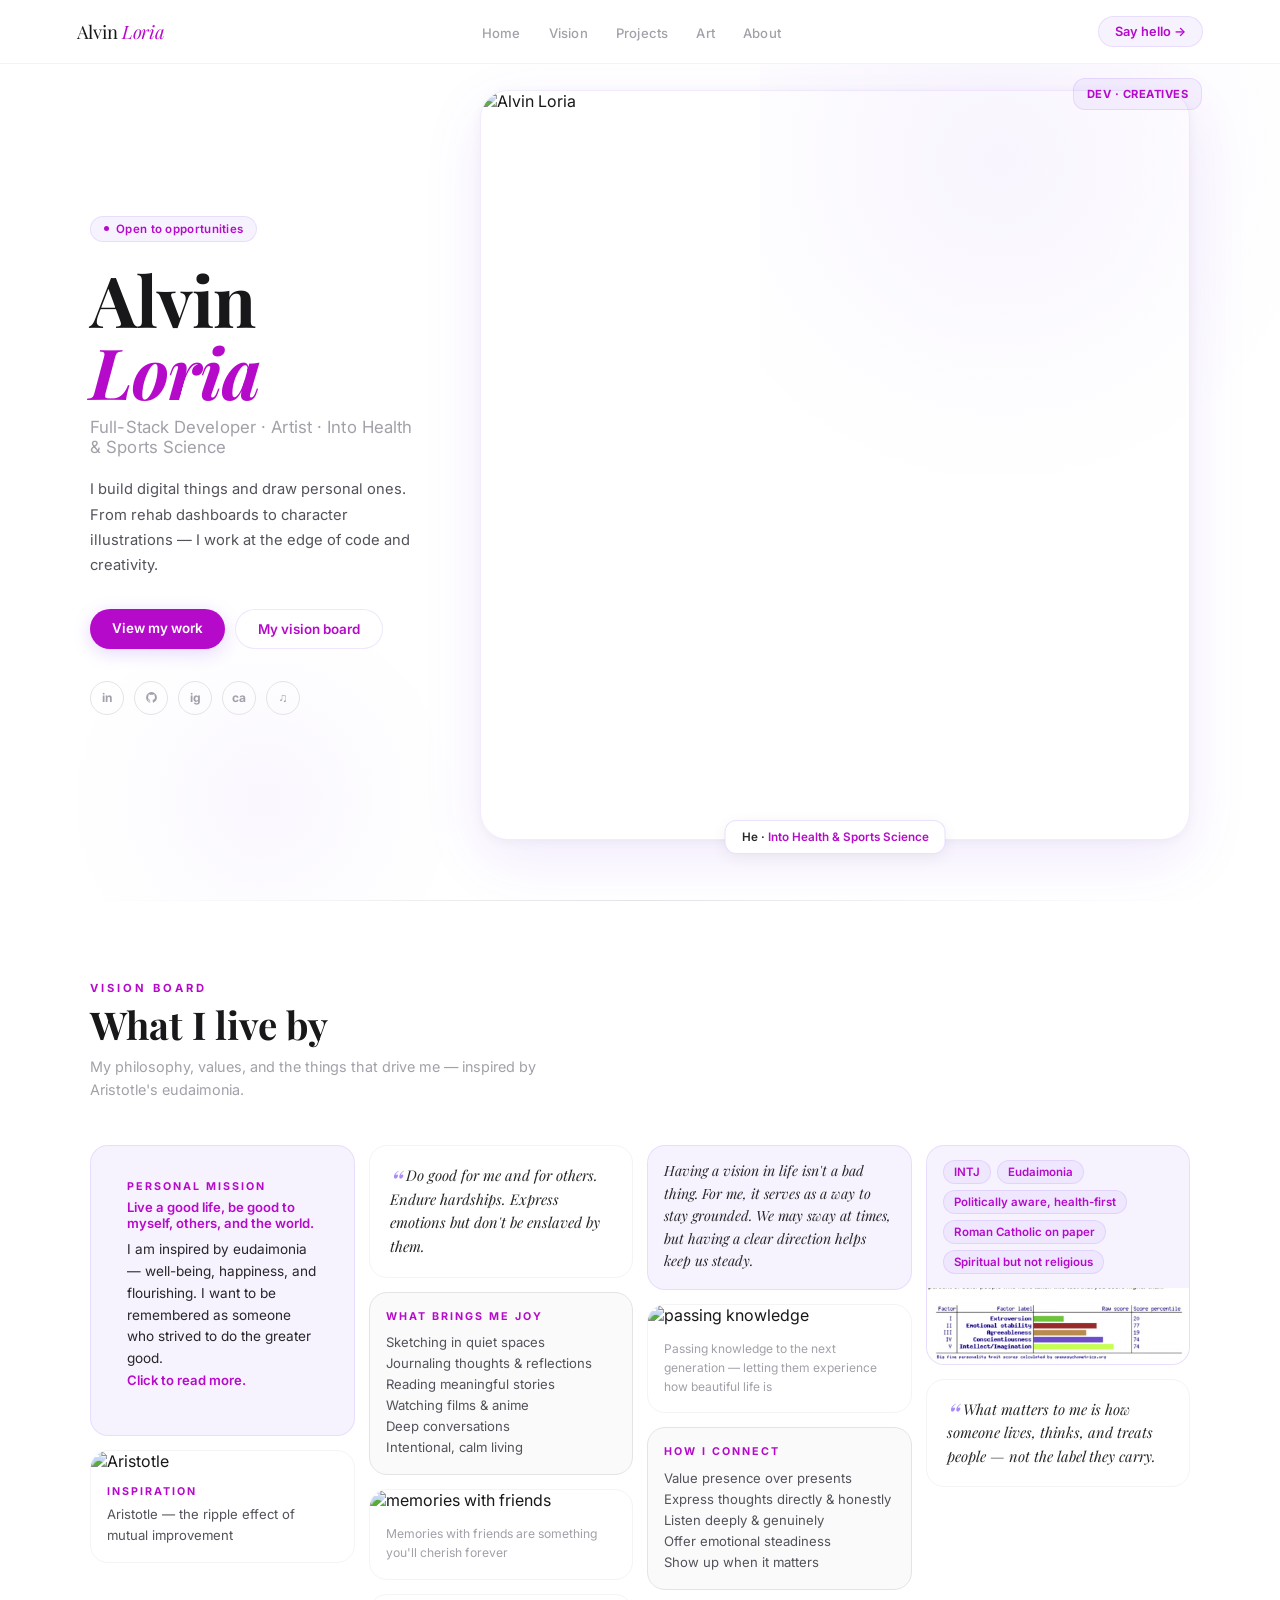
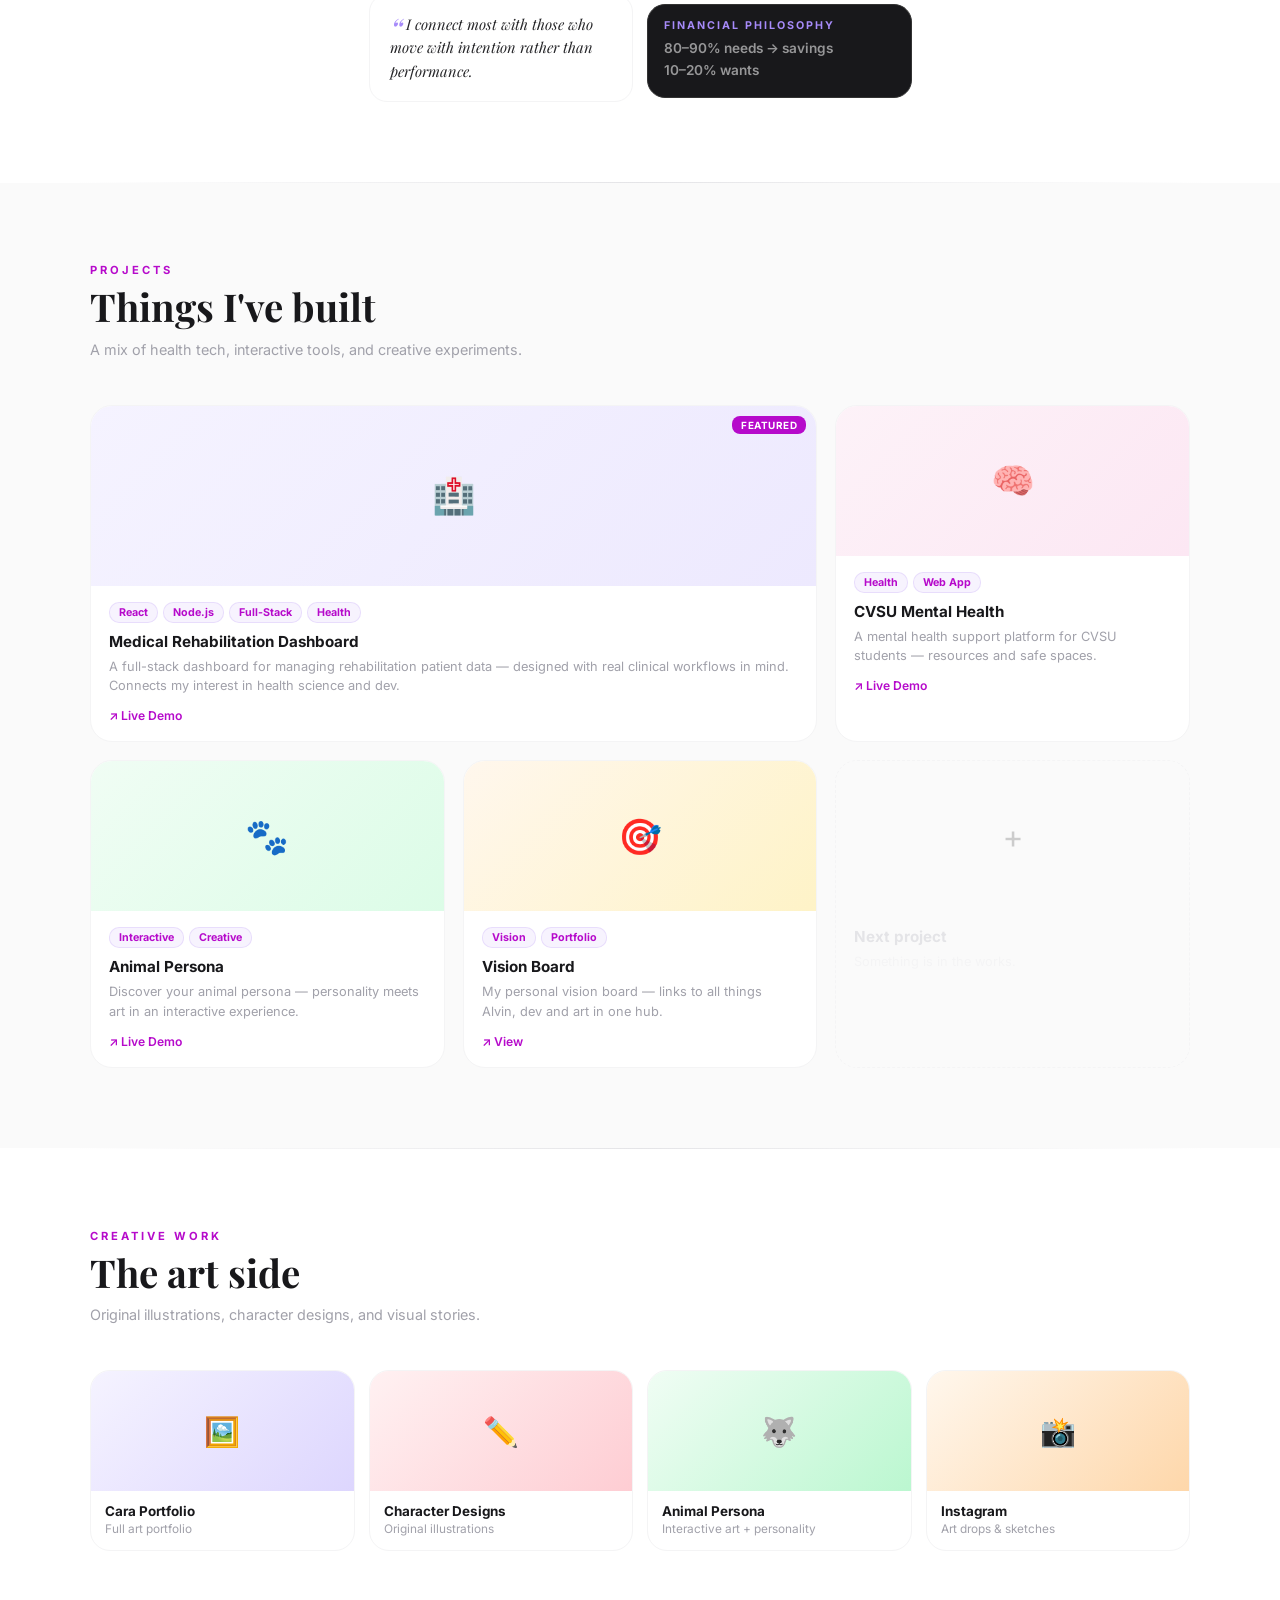
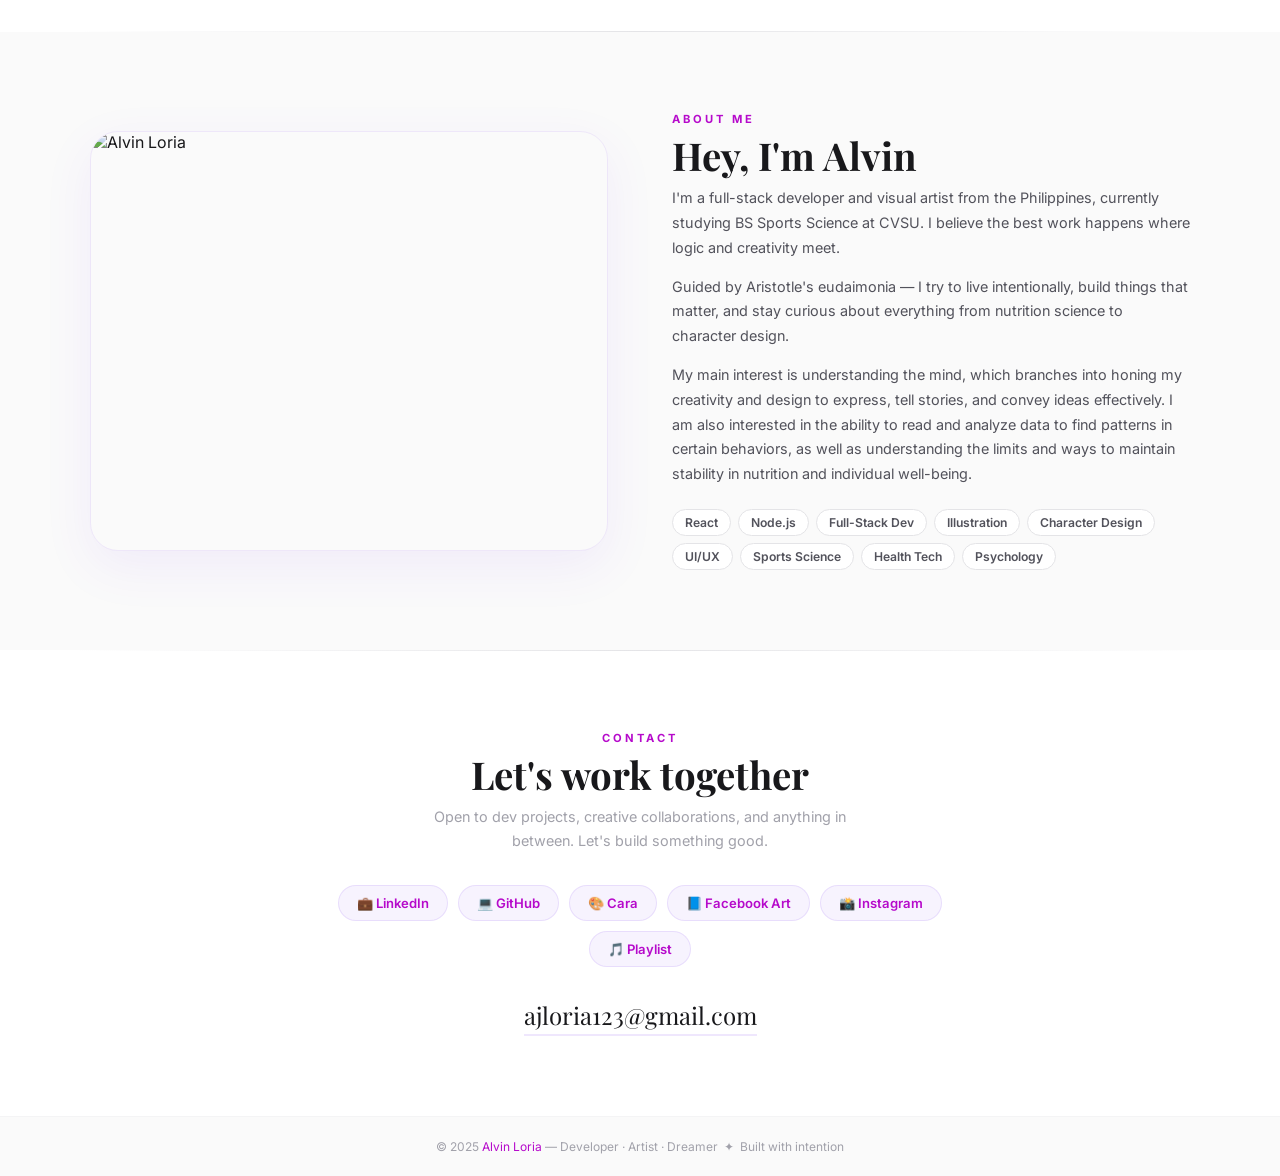
==== commit 788ac56d: "update" ====
--- a/index.html
+++ b/index.html
@@ -104,7 +104,7 @@
 /* RIGHT */
 .hr{position:relative;flex-shrink:0}
 .photo-frame{
-  width:510px;height:600px;border-radius:28px;
+  width:710px;height:750px;border-radius:28px;
   overflow:hidden;position:relative;
   border:1.5px solid rgba(124,58,237,0.1);
   box-shadow:0 20px 60px rgba(124,58,237,0.1),0 2px 12px rgba(0,0,0,0.04);
@@ -258,7 +258,7 @@
   .hdesc{margin:0 auto 28px}
   .hbtns{justify-content:center}
   .hsocials{justify-content:center}
-  .photo-frame{width:550px;height:620px}
+  .photo-frame{width:450px;height:520px}
   .ftag{bottom:-16px}
   .vision-masonry{columns:2}
   .proj-grid{grid-template-columns:1fr 1fr}
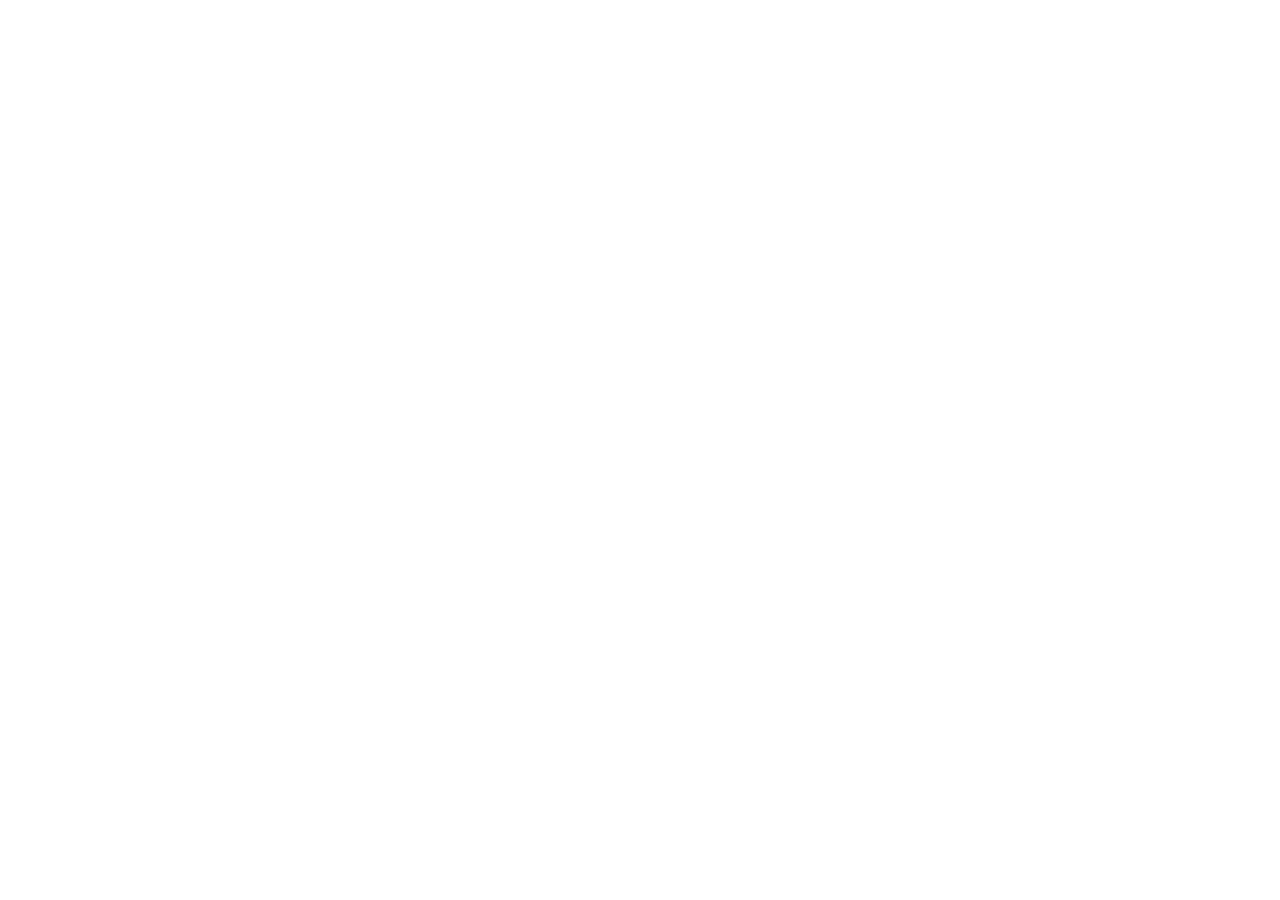
==== commit f394ba79: "update, react," ====
--- a/index.html
+++ b/index.html
@@ -1,593 +1,13 @@
-<!DOCTYPE html>
+<!doctype html>
 <html lang="en">
-<head>
-<meta charset="UTF-8"/>
-<meta name="viewport" content="width=device-width, initial-scale=1.0"/>
-<title>Alvin Loria</title>
-<link href="https://fonts.googleapis.com/css2?family=Inter:wght@300;400;500;600;700;800;900&family=Playfair+Display:ital,wght@0,400;0,700;1,400&display=swap" rel="stylesheet"/>
-<style>
-*{margin:0;padding:0;box-sizing:border-box}
-:root{
-  --v:#b60acb;
-  --vl:#a78bfa;
-  --vs:rgba(124,58,237,0.06);
-  --vb:rgba(124,58,237,0.12);
-  --white:#fff;
-  --g50:#fafafa;
-  --g100:#f4f4f5;
-  --g200:#e4e4e7;
-  --g400:#a1a1aa;
-  --g600:#52525b;
-  --g800:#27272a;
-  --g900:#18181b;
-  --serif:'Playfair Display',serif;
-  --sans:'Inter',sans-serif;
-}
-html{scroll-behavior:smooth}
-body{font-family:var(--sans);background:#fff;color:var(--g900);overflow-x:hidden}
+  <head>
+    <meta charset="UTF-8" />
+    <meta name="viewport" content="width=device-width, initial-scale=1.0" />
+    <title>My Google AI Studio App</title>
+  </head>
+  <body>
+    <div id="root"></div>
+    <script type="module" src="/src/main.tsx"></script>
+  </body>
+</html>
 
-/* ─── NAV ─── */
-nav{
-  position:fixed;top:0;left:0;right:0;z-index:200;
-  display:flex;align-items:center;justify-content:space-between;
-  padding:16px 6%;
-  background:rgba(255,255,255,0.9);
-  backdrop-filter:blur(24px);
-  border-bottom:1px solid rgba(124,58,237,0.07);
-  transition:box-shadow .3s;
-}
-nav.scrolled{box-shadow:0 1px 20px rgba(124,58,237,0.06)}
-.nav-logo{font-family:var(--serif);font-size:1.15rem;color:var(--g900);letter-spacing:-.3px}
-.nav-logo em{color:var(--v);font-style:italic}
-.nav-links{display:flex;gap:28px;list-style:none}
-.nav-links a{font-size:.82rem;font-weight:500;color:var(--g400);text-decoration:none;transition:color .2s;letter-spacing:.2px}
-.nav-links a:hover{color:var(--v)}
-.nav-pill{background:var(--vs);color:var(--v);border:1px solid var(--vb);font-size:.8rem;font-weight:600;padding:7px 16px;border-radius:20px;text-decoration:none;transition:all .2s}
-.nav-pill:hover{background:var(--vb)}
-.ham{display:none;flex-direction:column;gap:4px;cursor:pointer}
-.ham span{width:20px;height:1.5px;background:var(--g600);border-radius:2px}
-.mob{display:none;position:fixed;top:62px;left:0;right:0;background:#fff;border-bottom:1px solid var(--g100);padding:18px 6%;z-index:199;flex-direction:column;gap:14px}
-.mob.open{display:flex}
-.mob a{font-size:.9rem;color:var(--g600);text-decoration:none;font-weight:500}
-
-/* ─── HERO ─── */
-#home{
-  min-height:100vh;display:flex;align-items:center;
-  padding:90px 6% 60px;
-  background:#fff;
-  position:relative;overflow:hidden;
-}
-.hero-blob{
-  position:absolute;top:-80px;right:-80px;
-  width:600px;height:600px;
-  background:radial-gradient(circle at 40% 40%,rgba(124,58,237,0.05) 0%,transparent 65%);
-  pointer-events:none;
-}
-.hero-blob2{
-  position:absolute;bottom:-100px;left:5%;
-  width:400px;height:400px;
-  background:radial-gradient(circle,rgba(124,58,237,0.04) 0%,transparent 70%);
-  pointer-events:none;
-}
-.hero-inner{
-  max-width:1100px;margin:0 auto;width:100%;
-  display:flex;align-items:center;justify-content:space-between;gap:60px;
-}
-/* LEFT */
-.hl{flex:1;max-width:520px;position:relative;z-index:1}
-.hero-chip{
-  display:inline-flex;align-items:center;gap:7px;
-  background:var(--vs);color:var(--v);border:1px solid var(--vb);
-  font-size:.72rem;font-weight:600;padding:5px 13px;border-radius:20px;margin-bottom:22px;
-  letter-spacing:.3px;
-}
-.hero-chip .dot{width:5px;height:5px;background:var(--v);border-radius:50%;animation:blink 2s infinite}
-@keyframes blink{0%,100%{opacity:1}50%{opacity:.2}}
-h1.hname{
-  font-family:var(--serif);
-  font-size:clamp(3rem,5.5vw,4.5rem);
-  font-weight:700;line-height:1.02;
-  letter-spacing:-1px;color:var(--g900);
-  margin-bottom:10px;
-}
-h1.hname em{color:var(--v);font-style:italic}
-.hrole{font-size:clamp(.9rem,1.5vw,1.05rem);color:var(--g400);font-weight:400;margin-bottom:20px;letter-spacing:.1px}
-.hdesc{font-size:.92rem;color:var(--g600);line-height:1.72;margin-bottom:30px;max-width:420px}
-.hbtns{display:flex;gap:10px;flex-wrap:wrap;margin-bottom:32px}
-.btn-v{background:var(--v);color:#fff;font-size:.84rem;font-weight:600;padding:11px 22px;border-radius:22px;text-decoration:none;transition:all .2s;box-shadow:0 4px 18px rgba(124,58,237,0.2)}
-.btn-v:hover{background:#6d28d9;transform:translateY(-2px);box-shadow:0 8px 28px rgba(124,58,237,0.25)}
-.btn-o{background:#fff;color:var(--v);border:1.5px solid var(--vb);font-size:.84rem;font-weight:600;padding:11px 22px;border-radius:22px;text-decoration:none;transition:all .2s}
-.btn-o:hover{background:var(--vs);transform:translateY(-2px)}
-.hsocials{display:flex;gap:10px}
-.hsoc{width:34px;height:34px;border-radius:50%;border:1px solid var(--g200);display:flex;align-items:center;justify-content:center;color:var(--g400);font-size:.75rem;font-weight:700;text-decoration:none;transition:all .2s;letter-spacing:0}
-.hsoc:hover{border-color:var(--vl);color:var(--v);background:var(--vs)}
-/* RIGHT */
-.hr{position:relative;flex-shrink:0}
-.photo-frame{
-  width:710px;height:750px;border-radius:28px;
-  overflow:hidden;position:relative;
-  border:1.5px solid rgba(124,58,237,0.1);
-  box-shadow:0 20px 60px rgba(124,58,237,0.1),0 2px 12px rgba(0,0,0,0.04);
-}
-.photo-frame img{width:100%;height:100%;object-fit:cover;object-position:top center;filter:grayscale(20%)}
-.photo-placeholder{
-  width:100%;height:100%;display:flex;flex-direction:column;align-items:center;justify-content:center;
-  gap:10px;background:linear-gradient(145deg,var(--vs),rgba(124,58,237,0.03));
-  color:var(--vl);font-size:3rem;
-}
-.photo-placeholder p{font-size:.78rem;color:var(--g400);text-align:center;padding:0 20px;line-height:1.5}
-.ftag{
-  position:absolute;bottom:-14px;left:50%;transform:translateX(-50%);
-  background:#fff;border:1px solid rgba(124,58,237,0.15);
-  border-radius:12px;padding:9px 16px;
-  font-size:.73rem;font-weight:600;color:var(--g800);
-  box-shadow:0 4px 16px rgba(0,0,0,0.06);white-space:nowrap;
-}
-.ftag span{color:var(--v)}
-.ftag2{
-  position:absolute;top:-12px;right:-12px;
-  background:var(--vs);border:1px solid var(--vb);
-  border-radius:12px;padding:8px 13px;
-  font-size:.7rem;font-weight:700;color:var(--v);
-  letter-spacing:.5px;text-transform:uppercase;
-}
-
-/* ─── DIVIDER ─── */
-.divider{height:1px;background:linear-gradient(to right,transparent,var(--g200),transparent);margin:0 6%}
-
-/* ─── VISION BOARD SECTION ─── */
-#vision{padding:80px 6%;background:#fff}
-.sec-label{font-size:.7rem;font-weight:700;color:var(--v);letter-spacing:3px;text-transform:uppercase;margin-bottom:8px}
-.sec-title{font-family:var(--serif);font-size:clamp(1.8rem,3vw,2.4rem);font-weight:700;color:var(--g900);margin-bottom:10px;line-height:1.1}
-.sec-sub{font-size:.9rem;color:var(--g400);line-height:1.6;max-width:480px}
-.sec-hd{margin-bottom:44px}
-
-/* masonry grid */
-.vision-masonry{
-  columns:4;column-gap:14px;
-  max-width:1100px;margin:0 auto;
-}
-.vm-item{
-  break-inside:avoid;
-  border-radius:18px;
-  margin-bottom:14px;
-  border:1.5px solid var(--g100);
-  background:#fff;
-  overflow:hidden;
-  transition:box-shadow .2s,transform .2s;
-}
-.vm-item:hover{box-shadow:0 8px 32px rgba(124,58,237,0.09);transform:translateY(-3px)}
-.vm-img{width:100%;display:block;border-radius:0}
-.vm-body{padding:14px 16px 16px}
-.vm-label{font-size:.67rem;font-weight:700;color:var(--v);letter-spacing:2px;text-transform:uppercase;margin-bottom:6px}
-.vm-text{font-size:.82rem;color:var(--g600);line-height:1.6}
-.vm-quote{
-  font-family:var(--serif);font-style:italic;
-  font-size:.92rem;color:var(--g800);line-height:1.6;
-  padding:18px 20px;
-}
-.vm-quote::before{content:'\201C';color:var(--vl);font-size:2rem;line-height:0;vertical-align:-.4em;margin-right:3px}
-.vm-mission{
-  background:var(--vs);border-color:var(--vb);
-  padding:20px;cursor:pointer;
-}
-.vm-mission .vm-label{color:var(--v)}
-.vm-mission .vm-text{font-size:.85rem;color:var(--g800)}
-.vm-mission .tldr{font-weight:600;color:var(--v);font-size:.82rem;margin-bottom:8px;display:block}
-.vm-pill-row{display:flex;flex-wrap:wrap;gap:6px;padding:14px 16px}
-.vm-pill{background:var(--vs);color:var(--v);border:1px solid var(--vb);font-size:.72rem;font-weight:600;padding:4px 10px;border-radius:12px}
-.vm-paper{background:var(--g50);border-color:var(--g200)}
-.vm-paper .vm-body{font-size:.82rem;color:var(--g600);line-height:1.8}
-.vm-dark{background:var(--g900);border-color:var(--g800)}
-.vm-dark .vm-body{color:rgba(255,255,255,.55)}
-.vm-dark .vm-label{color:var(--vl)}
-.vm-dark .vm-text{color:rgba(255,255,255,.6)}
-
-/* ─── PROJECTS ─── */
-#projects{padding:80px 6%;background:var(--g50)}
-.projects-wrap{max-width:1100px;margin:0 auto}
-.proj-grid{display:grid;grid-template-columns:repeat(3,1fr);gap:18px}
-.pc{background:#fff;border:1.5px solid var(--g100);border-radius:22px;overflow:hidden;transition:all .25s;position:relative}
-.pc:hover{transform:translateY(-5px);box-shadow:0 16px 50px rgba(124,58,237,0.1);border-color:rgba(124,58,237,0.2)}
-.pc.feat{grid-column:span 2}
-.pthumb{height:150px;display:flex;align-items:center;justify-content:center;font-size:2.2rem;position:relative}
-.pc.feat .pthumb{height:180px}
-.pbadge{position:absolute;top:10px;right:10px;background:var(--v);color:#fff;font-size:.62rem;font-weight:700;padding:3px 9px;border-radius:8px;letter-spacing:.5px;text-transform:uppercase}
-.pb{padding:16px 18px 18px}
-.ptags{display:flex;gap:5px;flex-wrap:wrap;margin-bottom:9px}
-.ptag{background:var(--vs);color:var(--v);font-size:.67rem;font-weight:700;padding:3px 9px;border-radius:10px;border:1px solid var(--vb)}
-.pname{font-size:.95rem;font-weight:700;color:var(--g900);margin-bottom:6px}
-.pdesc{font-size:.8rem;color:var(--g400);line-height:1.55;margin-bottom:12px}
-.plinks{display:flex;gap:10px}
-.plink{font-size:.76rem;font-weight:600;color:var(--v);text-decoration:none;transition:opacity .2s}
-.plink:hover{opacity:.6}
-.pc-empty{border-style:dashed;background:transparent}
-.pc-empty .pname{color:var(--g200)}
-.pc-empty .pdesc{color:var(--g100)}
-
-/* ─── ART ─── */
-#art{padding:80px 6%;background:#fff}
-.art-wrap{max-width:1100px;margin:0 auto}
-.art-grid{display:grid;grid-template-columns:repeat(4,1fr);gap:14px}
-.ac{border-radius:20px;overflow:hidden;border:1.5px solid var(--g100);background:#fff;text-decoration:none;display:block;transition:all .2s}
-.ac:hover{transform:translateY(-4px);box-shadow:0 10px 36px rgba(124,58,237,0.1);border-color:rgba(124,58,237,0.2)}
-.at{height:120px;display:flex;align-items:center;justify-content:center;font-size:1.8rem}
-.ab{padding:12px 14px 14px}
-.aname{font-size:.84rem;font-weight:700;color:var(--g900);margin-bottom:3px}
-.adesc{font-size:.74rem;color:var(--g400)}
-
-/* ─── ABOUT ─── */
-#about{padding:80px 6%;background:var(--g50)}
-.about-wrap{max-width:1100px;margin:0 auto;display:grid;grid-template-columns:1fr 1fr;gap:64px;align-items:center}
-.about-photo{border-radius:28px;overflow:hidden;height:420px;border:1.5px solid rgba(124,58,237,0.1);box-shadow:0 16px 50px rgba(124,58,237,0.08)}
-.about-photo img{width:100%;height:100%;object-fit:cover;object-position:top center;filter:grayscale(20%)}
-.about-ph-empty{width:100%;height:100%;background:linear-gradient(145deg,var(--vs),rgba(124,58,237,0.02));display:flex;align-items:center;justify-content:center;color:var(--vl);font-size:4rem;opacity:.4}
-.skills{display:flex;flex-wrap:wrap;gap:7px;margin-top:20px}
-.sk{background:#fff;border:1px solid var(--g200);color:var(--g600);font-size:.76rem;font-weight:600;padding:5px 12px;border-radius:16px;transition:all .2s}
-.sk:hover{border-color:var(--vl);color:var(--v);background:var(--vs)}
-
-/* ─── CONTACT ─── */
-#contact{padding:80px 6%;background:#fff;text-align:center}
-.contact-wrap{max-width:640px;margin:0 auto}
-#contact .sec-label{justify-content:center;display:block;text-align:center}
-#contact .sec-title{text-align:center}
-.csub{font-size:.9rem;color:var(--g400);line-height:1.65;margin:10px auto 32px;max-width:420px}
-.clinks{display:flex;flex-wrap:wrap;justify-content:center;gap:10px;margin-bottom:32px}
-.clink{
-  background:var(--vs);border:1px solid var(--vb);
-  color:var(--v);font-size:.82rem;font-weight:600;
-  padding:9px 18px;border-radius:22px;text-decoration:none;
-  transition:all .2s;display:flex;align-items:center;gap:7px;
-}
-.clink:hover{background:var(--vb);transform:translateY(-2px)}
-.cemail{font-family:var(--serif);font-size:1.5rem;color:var(--g900);text-decoration:none;border-bottom:2px solid var(--vb);padding-bottom:3px;transition:border-color .2s;display:inline-block}
-.cemail:hover{border-color:var(--v)}
-
-/* ─── FOOTER ─── */
-footer{background:var(--g50);border-top:1px solid var(--g100);text-align:center;padding:22px 6%;font-size:.75rem;color:var(--g400)}
-footer span{color:var(--v)}
-
-/* ─── FADE IN ─── */
-.fi{opacity:0;transform:translateY(22px);transition:opacity .55s ease,transform .55s ease}
-.fi.vis{opacity:1;transform:none}
-
-/* ─── RESPONSIVE ─── */
-@media(max-width:920px){
-  .hero-inner{flex-direction:column-reverse;text-align:center}
-  .hl{max-width:100%}
-  .hdesc{margin:0 auto 28px}
-  .hbtns{justify-content:center}
-  .hsocials{justify-content:center}
-  .photo-frame{width:450px;height:520px}
-  .ftag{bottom:-16px}
-  .vision-masonry{columns:2}
-  .proj-grid{grid-template-columns:1fr 1fr}
-  .pc.feat{grid-column:span 1}
-  .art-grid{grid-template-columns:1fr 1fr}
-  .about-wrap{grid-template-columns:1fr}
-  .about-photo{height:280px}
-  .nav-links,.nav-pill{display:none}
-  .ham{display:flex}
-}
-@media(max-width:540px){
-  .proj-grid{grid-template-columns:1fr}
-  .vision-masonry{columns:1}
-  nav{padding:14px 5%}
-}
-</style>
-</head>
-<body>
-
-<nav id="nav">
-  <div class="nav-logo">Alvin <em>Loria</em></div>
-  <ul class="nav-links">
-    <li><a href="#home">Home</a></li>
-    <li><a href="#vision">Vision</a></li>
-    <li><a href="#projects">Projects</a></li>
-    <li><a href="#art">Art</a></li>
-    <li><a href="#about">About</a></li>
-  </ul>
-  <a href="#contact" class="nav-pill">Say hello →</a>
-  <div class="ham" onclick="toggleMob()"><span></span><span></span><span></span></div>
-</nav>
-<div class="mob" id="mob">
-  <a href="#home" onclick="toggleMob()">Home</a>
-  <a href="#vision" onclick="toggleMob()">Vision</a>
-  <a href="#projects" onclick="toggleMob()">Projects</a>
-  <a href="#art" onclick="toggleMob()">Art</a>
-  <a href="#about" onclick="toggleMob()">About</a>
-  <a href="#contact" onclick="toggleMob()">Contact</a>
-</div>
-
-<!-- HERO -->
-<section id="home">
-  <div class="hero-blob"></div><div class="hero-blob2"></div>
-  <div class="hero-inner">
-    <div class="hl fi">
-      <div class="hero-chip"><span class="dot"></span>Open to opportunities</div>
-      <h1 class="hname">Alvin<br/><em>Loria</em></h1>
-      <p class="hrole">Full-Stack Developer · Artist · Into Health & Sports Science</p>
-      <p class="hdesc">I build digital things and draw personal ones. From rehab dashboards to character illustrations — I work at the edge of code and creativity.</p>
-      <div class="hbtns">
-        <a href="#projects" class="btn-v">View my work</a>
-        <a href="#vision" class="btn-o">My vision board</a>
-      </div>
-      <div class="hsocials">
-        <a href="https://www.linkedin.com/in/alvin-loria/" target="_blank" class="hsoc">in</a>
-        <a href="https://github.com/aj-z" target="_blank" class="hsoc">
-          <svg width="13" height="13" viewBox="0 0 24 24" fill="currentColor"><path d="M12 2A10 10 0 002 12c0 4.42 2.87 8.17 6.84 9.5.5.08.66-.23.66-.5v-1.69c-2.77.6-3.36-1.34-3.36-1.34-.46-1.16-1.11-1.47-1.11-1.47-.91-.62.07-.6.07-.6 1 .07 1.53 1.03 1.53 1.03.87 1.52 2.34 1.07 2.91.83.09-.65.35-1.09.63-1.34-2.22-.25-4.55-1.11-4.55-4.92 0-1.11.38-2 1.03-2.71-.1-.25-.45-1.29.1-2.64 0 0 .84-.27 2.75 1.02.79-.22 1.65-.33 2.5-.33.85 0 1.71.11 2.5.33 1.91-1.29 2.75-1.02 2.75-1.02.55 1.35.2 2.39.1 2.64.65.71 1.03 1.6 1.03 2.71 0 3.82-2.34 4.66-4.57 4.91.36.31.69.92.69 1.85V21c0 .27.16.59.67.5C19.14 20.16 22 16.42 22 12A10 10 0 0012 2z"/></svg>
-        </a>
-        <a href="https://www.instagram.com/ajloria/" target="_blank" class="hsoc">ig</a>
-        <a href="https://cara.app/ajloria/portfolio" target="_blank" class="hsoc">ca</a>
-        <a href="https://open.spotify.com/playlist/1O965bMGakJQd8KDiChpDa" target="_blank" class="hsoc">♫</a>
-      </div>
-    </div>
-    <div class="hr fi">
-      <div class="photo-frame">
-        <!-- YOUR PHOTO — paste your real image URL below -->
-        <img src="https://alvinprofile.vercel.app/static/test3.png" alt="Alvin Loria"/>
-      </div>
-      <div class="ftag2">Dev · Creatives</div>
-      <div class="ftag">He · <span> Into Health & Sports Science</span></div>
-    </div>
-  </div>
-</section>
-
-<div class="divider"></div>
-
-<!-- VISION BOARD -->
-<section id="vision">
-  <div style="max-width:1100px;margin:0 auto">
-    <div class="sec-hd fi">
-      <div class="sec-label">Vision Board</div>
-      <h2 class="sec-title">What I live by</h2>
-      <p class="sec-sub">My philosophy, values, and the things that drive me — inspired by Aristotle's eudaimonia.</p>
-    </div>
-    <div class="vision-masonry fi">
-
-      <!-- MISSION -->
-      <div class="vm-item vm-mission" id="missionCard">
-        <div class="vm-body">
-          <div class="vm-label">Personal Mission</div>
-          <span class="tldr">Live a good life, be good to myself, others, and the world.</span>
-          <div class="vm-text" id="missionText">I am inspired by eudaimonia — well-being, happiness, and flourishing. I want to be remembered as someone who strived to do the greater good. <span class="tldr">Click to read more.</span></div>
-        </div>
-      </div>
-
-      <!-- IMAGE: Aristotle -->
-      <div class="vm-item">
-        <img class="vm-img" src="https://cdn.britannica.com/84/87984-050-7C5547FE/Detail-Roman-copy-portrait-bust-Aristotle-Greek.jpg" alt="Aristotle"/>
-        <div class="vm-body"><div class="vm-label">Inspiration</div><div class="vm-text">Aristotle — the ripple effect of mutual improvement</div></div>
-      </div>
-
-      <!-- QUOTE -->
-      <div class="vm-item"><div class="vm-quote">Do good for me and for others. Endure hardships. Express emotions but don't be enslaved by them.</div></div>
-
-      <!-- PAPER: what brings joy -->
-      <div class="vm-item vm-paper">
-        <div class="vm-body">
-          <div class="vm-label">What brings me joy</div>
-          <div class="vm-text">Sketching in quiet spaces<br/>Journaling thoughts & reflections<br/>Reading meaningful stories<br/>Watching films & anime<br/>Deep conversations<br/>Intentional, calm living</div>
-        </div>
-      </div>
-
-      <!-- IMAGE: friends/memory -->
-      <div class="vm-item">
-        <img class="vm-img" src="https://i.pinimg.com/1200x/3e/a0/4f/3ea04f2032e3910617f05b9a28e0fddf.jpg" alt="memories with friends"/>
-        <div class="vm-body"><div class="vm-text" style="font-size:.76rem;color:var(--g400)">Memories with friends are something you'll cherish forever</div></div>
-      </div>
-
-      <!-- QUOTE 2 -->
-      <div class="vm-item"><div class="vm-quote">I connect most with those who move with intention rather than performance.</div></div>
-
-      <!-- AESTHETIC: vision note -->
-      <div class="vm-item" style="background:var(--vs);border-color:var(--vb)">
-        <div class="vm-body">
-          <div class="vm-text" style="font-family:var(--serif);font-style:italic;font-size:.88rem;color:var(--g800)">Having a vision in life isn't a bad thing. For me, it serves as a way to stay grounded. We may sway at times, but having a clear direction helps keep us steady.</div>
-        </div>
-      </div>
-
-      <!-- IMAGE: child passing knowledge -->
-      <div class="vm-item">
-        <img class="vm-img" src="https://i.pinimg.com/736x/f8/d1/53/f8d153b4f4401672e49f2759325bad07.jpg" alt="passing knowledge"/>
-        <div class="vm-body"><div class="vm-text" style="font-size:.75rem;color:var(--g400)">Passing knowledge to the next generation — letting them experience how beautiful life is</div></div>
-      </div>
-
-      <!-- PAPER: connect & communicate -->
-      <div class="vm-item vm-paper">
-        <div class="vm-body">
-          <div class="vm-label">How I connect</div>
-          <div class="vm-text">Value presence over presents<br/>Express thoughts directly & honestly<br/>Listen deeply & genuinely<br/>Offer emotional steadiness<br/>Show up when it matters</div>
-        </div>
-      </div>
-
-      <!-- FINANCE TAG -->
-      <div class="vm-item" style="background:var(--g900);border-color:#333">
-        <div class="vm-body">
-          <div class="vm-label" style="color:var(--vl)">Financial philosophy</div>
-          <div class="vm-text" style="color:rgba(255,255,255,.55);font-size:.85rem;font-weight:600">80–90% needs → savings<br/>10–20% wants</div>
-        </div>
-      </div>
-
-      <!-- Personality Tags -->
-      <div class="vm-item" style="background:var(--vs);border-color:var(--vb)">
-        <div class="vm-pill-row"><span class="vm-pill">INTJ</span>
-        <span class="vm-pill">Eudaimonia</span><span class="vm-pill">Politically aware, health-first</span>
-        <span class="vm-pill">Roman Catholic on paper</span>
-        <span class="vm-pill">Spiritual but not religious</span></div>
-        <img class="vm-img" src="big5.png" alt="passing knowledge"/>
-      </div>
-
-      <!-- QUOTE: what matters -->
-      <div class="vm-item"><div class="vm-quote">What matters to me is how someone lives, thinks, and treats people — not the label they carry.</div></div>
-
-    </div>
-  </div>
-</section>
-
-<div class="divider"></div>
-
-<!-- PROJECTS -->
-<section id="projects">
-  <div class="projects-wrap">
-    <div class="sec-hd fi">
-      <div class="sec-label">Projects</div>
-      <h2 class="sec-title">Things I've built</h2>
-      <p class="sec-sub">A mix of health tech, interactive tools, and creative experiments.</p>
-    </div>
-    <div class="proj-grid fi">
-
-      <div class="pc feat">
-        <div class="pthumb" style="background:linear-gradient(135deg,#f5f3ff,#ede9fe)">🏥</div>
-        <div class="pbadge">Featured</div>
-        <div class="pb">
-          <div class="ptags"><span class="ptag">React</span><span class="ptag">Node.js</span><span class="ptag">Full-Stack</span><span class="ptag">Health</span></div>
-          <div class="pname">Medical Rehabilitation Dashboard</div>
-          <div class="pdesc">A full-stack dashboard for managing rehabilitation patient data — designed with real clinical workflows in mind. Connects my interest in health science and dev.</div>
-          <div class="plinks"><a href="http://aj-rehab-ph.onrender.com/" target="_blank" class="plink">↗ Live Demo</a></div>
-        </div>
-      </div>
-
-      <div class="pc">
-        <div class="pthumb" style="background:linear-gradient(135deg,#fdf2f8,#fce7f3)">🧠</div>
-        <div class="pb">
-          <div class="ptags"><span class="ptag">Health</span><span class="ptag">Web App</span></div>
-          <div class="pname">CVSU Mental Health</div>
-          <div class="pdesc">A mental health support platform for CVSU students — resources and safe spaces.</div>
-          <div class="plinks"><a href="https://cvsu-mh.onrender.com/" target="_blank" class="plink">↗ Live Demo</a></div>
-        </div>
-      </div>
-
-      <div class="pc">
-        <div class="pthumb" style="background:linear-gradient(135deg,#f0fdf4,#dcfce7)">🐾</div>
-        <div class="pb">
-          <div class="ptags"><span class="ptag">Interactive</span><span class="ptag">Creative</span></div>
-          <div class="pname">Animal Persona</div>
-          <div class="pdesc">Discover your animal persona — personality meets art in an interactive experience.</div>
-          <div class="plinks"><a href="https://aj-z.github.io/Animal-Persona/" target="_blank" class="plink">↗ Live Demo</a></div>
-        </div>
-      </div>
-
-      <div class="pc">
-        <div class="pthumb" style="background:linear-gradient(135deg,#fff7ed,#fef3c7)">🎯</div>
-        <div class="pb">
-          <div class="ptags"><span class="ptag">Vision</span><span class="ptag">Portfolio</span></div>
-          <div class="pname">Vision Board</div>
-          <div class="pdesc">My personal vision board — links to all things Alvin, dev and art in one hub.</div>
-          <div class="plinks"><a href="https://aj-z.github.io/VisBoard/" target="_blank" class="plink">↗ View</a></div>
-        </div>
-      </div>
-
-      <div class="pc pc-empty">
-        <div class="pthumb" style="font-size:2rem;opacity:.2;background:transparent">+</div>
-        <div class="pb">
-          <div class="pname">Next project</div>
-          <div class="pdesc">Something is in the works.</div>
-        </div>
-      </div>
-
-    </div>
-  </div>
-</section>
-
-<div class="divider"></div>
-
-<!-- ART -->
-<section id="art">
-  <div class="art-wrap">
-    <div class="sec-hd fi">
-      <div class="sec-label">Creative Work</div>
-      <h2 class="sec-title">The art side</h2>
-      <p class="sec-sub">Original illustrations, character designs, and visual stories.</p>
-    </div>
-    <div class="art-grid fi">
-      <a href="https://cara.app/ajloria/portfolio" target="_blank" class="ac"><div class="at" style="background:linear-gradient(135deg,#f5f3ff,#ddd6fe)">🖼️</div><div class="ab"><div class="aname">Cara Portfolio</div><div class="adesc">Full art portfolio</div></div></a>
-      <a href="https://ajcharacterdesigns.vercel.app/" target="_blank" class="ac"><div class="at" style="background:linear-gradient(135deg,#fff1f2,#fecdd3)">✏️</div><div class="ab"><div class="aname">Character Designs</div><div class="adesc">Original illustrations</div></div></a>
-      <a href="https://aj-z.github.io/Animal-Persona/" target="_blank" class="ac"><div class="at" style="background:linear-gradient(135deg,#f0fdf4,#bbf7d0)">🐺</div><div class="ab"><div class="aname">Animal Persona</div><div class="adesc">Interactive art + personality</div></div></a>
-      <a href="https://www.instagram.com/ajloria/" target="_blank" class="ac"><div class="at" style="background:linear-gradient(135deg,#fff7ed,#fed7aa)">📸</div><div class="ab"><div class="aname">Instagram</div><div class="adesc">Art drops & sketches</div></div></a>
-    </div>
-  </div>
-</section>
-
-<div class="divider"></div>
-
-<!-- ABOUT -->
-<section id="about">
-  <div class="about-wrap">
-    <div class="about-photo fi">
-      <img src="https://alvinprofile.vercel.app/static/test3.png" alt="Alvin Loria"/>
-    </div>
-    <div class="fi">
-      <div class="sec-label">About Me</div>
-      <h2 class="sec-title">Hey, I'm Alvin</h2>
-      <p style="font-size:.9rem;color:var(--g600);line-height:1.72;margin-bottom:14px">I'm a full-stack developer and visual artist from the Philippines, currently studying BS Sports Science at CVSU. I believe the best work happens where logic and creativity meet.</p>
-      <p style="font-size:.9rem;color:var(--g600);line-height:1.72;margin-bottom:14px">Guided by Aristotle's eudaimonia — I try to live intentionally, build things that matter, and stay curious about everything from nutrition science to character design.</p>
-      <p style="font-size:.9rem;color:var(--g600);line-height:1.72;margin-bottom:22px">My main interest is understanding the mind, which branches into honing my creativity and design to express, tell stories, and convey ideas effectively. I am also interested in the ability to read and analyze data to find patterns in certain behaviors, as well as understanding the limits and ways to maintain stability in nutrition and individual well-being.</p>
-      <div class="skills">
-        <span class="sk">React</span><span class="sk">Node.js</span><span class="sk">Full-Stack Dev</span>
-        <span class="sk">Illustration</span><span class="sk">Character Design</span><span class="sk">UI/UX</span>
-        <span class="sk">Sports Science</span><span class="sk">Health Tech</span><span class="sk">Psychology</span>
-      </div>
-    </div>
-  </div>
-</section>
-
-<div class="divider"></div>
-
-<!-- CONTACT -->
-<section id="contact">
-  <div class="contact-wrap fi">
-    <div class="sec-label">Contact</div>
-    <h2 class="sec-title">Let's work together</h2>
-    <p class="csub">Open to dev projects, creative collaborations, and anything in between. Let's build something good.</p>
-    <div class="clinks">
-      <a href="https://www.linkedin.com/in/alvin-loria/" target="_blank" class="clink">💼 LinkedIn</a>
-      <a href="https://github.com/aj-z" target="_blank" class="clink">💻 GitHub</a>
-      <a href="https://cara.app/ajloria/portfolio" target="_blank" class="clink">🎨 Cara</a>
-      <a href="https://www.facebook.com/AAjloria" target="_blank" class="clink">📘 Facebook Art</a>
-      <a href="https://www.instagram.com/ajloria/" target="_blank" class="clink">📸 Instagram</a>
-      <a href="https://open.spotify.com/playlist/1O965bMGakJQd8KDiChpDa" target="_blank" class="clink">🎵 Playlist</a>
-    </div>
-    <a href="mailto:your@email.com" class="cemail">ajloria123@gmail.com</a>
-  </div>
-</section>
-
-<footer>
-  <p>© 2025 <span>Alvin Loria</span> — Developer · Artist · Dreamer &nbsp;✦&nbsp; Built with intention</p>
-</footer>
-
-<script>
-// Nav scroll
-const nav = document.getElementById('nav');
-window.addEventListener('scroll', () => nav.classList.toggle('scrolled', scrollY > 20));
-
-// Mobile menu
-function toggleMob(){ document.getElementById('mob').classList.toggle('open') }
-
-// Smooth scroll
-document.querySelectorAll('a[href^="#"]').forEach(a => {
-  a.addEventListener('click', e => {
-    const t = document.querySelector(a.getAttribute('href'));
-    if(t){ e.preventDefault(); t.scrollIntoView({behavior:'smooth'}) }
-  });
-});
-
-// Scroll fade-in
-const obs = new IntersectionObserver(entries => {
-  entries.forEach(e => { if(e.isIntersecting) e.target.classList.add('vis') });
-}, {threshold: 0.1});
-document.querySelectorAll('.fi').forEach(el => obs.observe(el));
-
-// Mission expand
-const mc = document.getElementById('missionCard');
-const mt = document.getElementById('missionText');
-const fullText = `What I mean by that is to be good to myself, to others, and to the world. I am inspired by the word eudaimonia, which is a combination of well-being, happiness, and flourishing. I want to be remembered as someone who strived to be good and to do the greater good, even though in reality we know how hard and complex that can be, and how often goodness is taken advantage of. Helping myself so that I can help others is also one of my missions. That’s why I believe it is necessary to strive for balance across all eight dimensions of well-being: emotional, physical, occupational, social, intellectual, environmental, financial, and spiritual. For my emotional well-being, I remind myself to accept that life is hard, and unexpected variables will always appear at unexpected times. This means both sad days and happy days will inevitably come. It helps to remember what I can control and what I cannot, and to resist the constant pull toward perfection. The physical dimension is one of the trickiest to maintain. As someone with knowledge in nutrition and exercise, I know many factors affect it. The best things I can do are to exercise when I have the time and to eat nutritious, unprocessed foods as much as I can manage. For occupational well-being, my dream job is simply one where I can help others while earning enough to cover my basic needs, save a little, and enjoy some of the experiences life has to offer. Social well-being is probably one of the hardest areas for me. Still, I strive to compromise and find common ground. If I can help someone, stay with them, and be present for them without sacrificing too much of myself, I will. I deeply value quality time with everyone I encounter. Time is precious, it shapes who we are, and once spent, it cannot be taken back. For spiritual well-being, I consider myself an agnostic-theist. I want to believe in a higher being watching over us, though I am not certain one exists. But spiritual well-being does not necessarily mean religion, it is about meaning and a way of life. As long as I hold onto the ideal of eudaimonia, I feel at peace with it. In terms of intellectual well-being, I do not see myself as a genius or particularly smart. I am simply curious about how to become a better version of myself and how to do better for others. I am persistent in learning what I need to know to live well and, importantly, I want to do what I can to avoid dementia or Alzheimer’s, since I truly value memories and life. Environmental well-being is also a challenge, but I try to do my part by reusing what I can, avoiding unnecessary purchases, not littering, and participating in eco-friendly practices as much as I can manage. Finally, financial well-being connects to all the other dimensions. By buying fewer wants, I can save money. By caring for my health, I avoid costly medical bills. By building different skills and knowledge, I can help more people and create more opportunities for income. By taking care of the environment through recycling, cleaning, and repairing things, I can reduce risks that lead to illness and expenses. And by enduring greed, selfishness, and unnecessary desires, I can maintain financial stability. In the end, it is all a ripple effect, one dimension cannot exist without the others.Click to collapse.`;
-const shortText = `I am inspired by eudaimonia — well-being, happiness, and flourishing. I want to be remembered as someone who strived to do the greater good. Click to read more.`;
-let expanded = false;
-mc.addEventListener('click', () => {
-  expanded = !expanded;
-  mt.textContent = expanded ? fullText : shortText;
-});
-</script>
-</body>
-</html>
